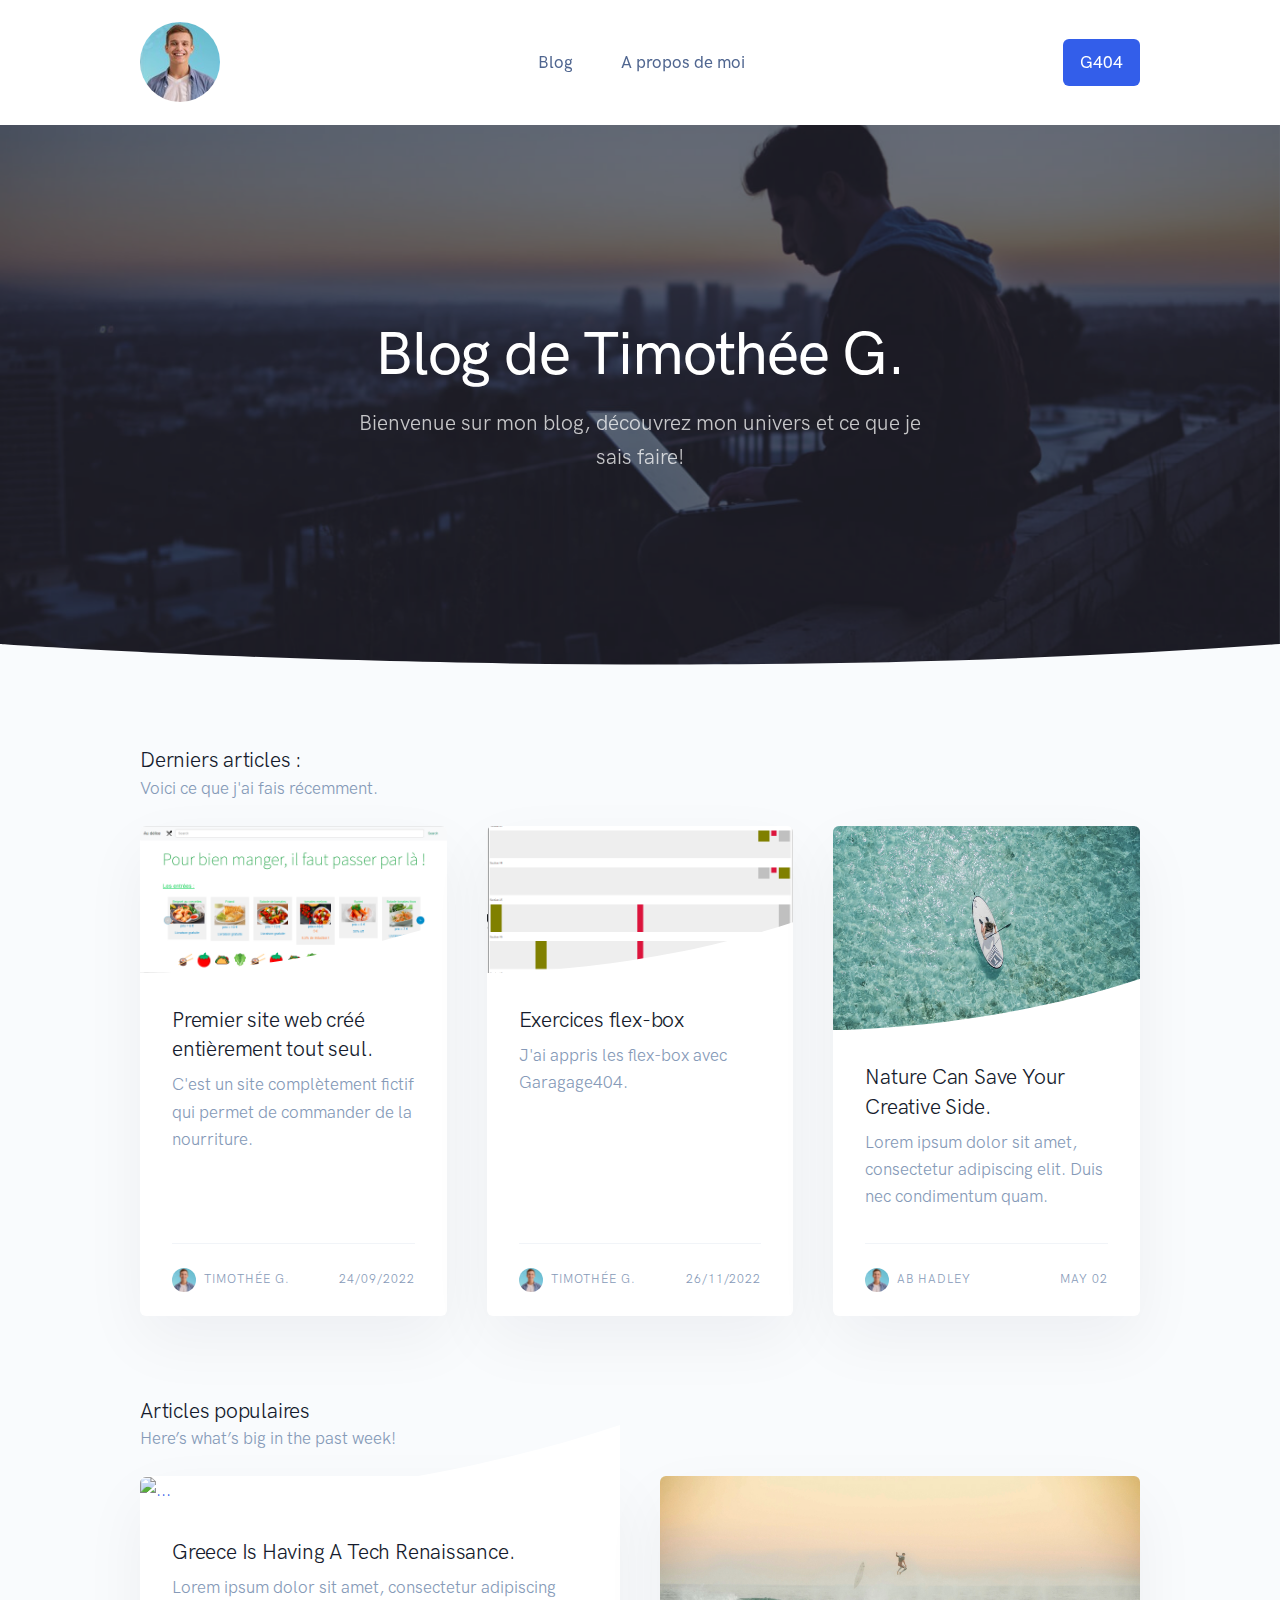
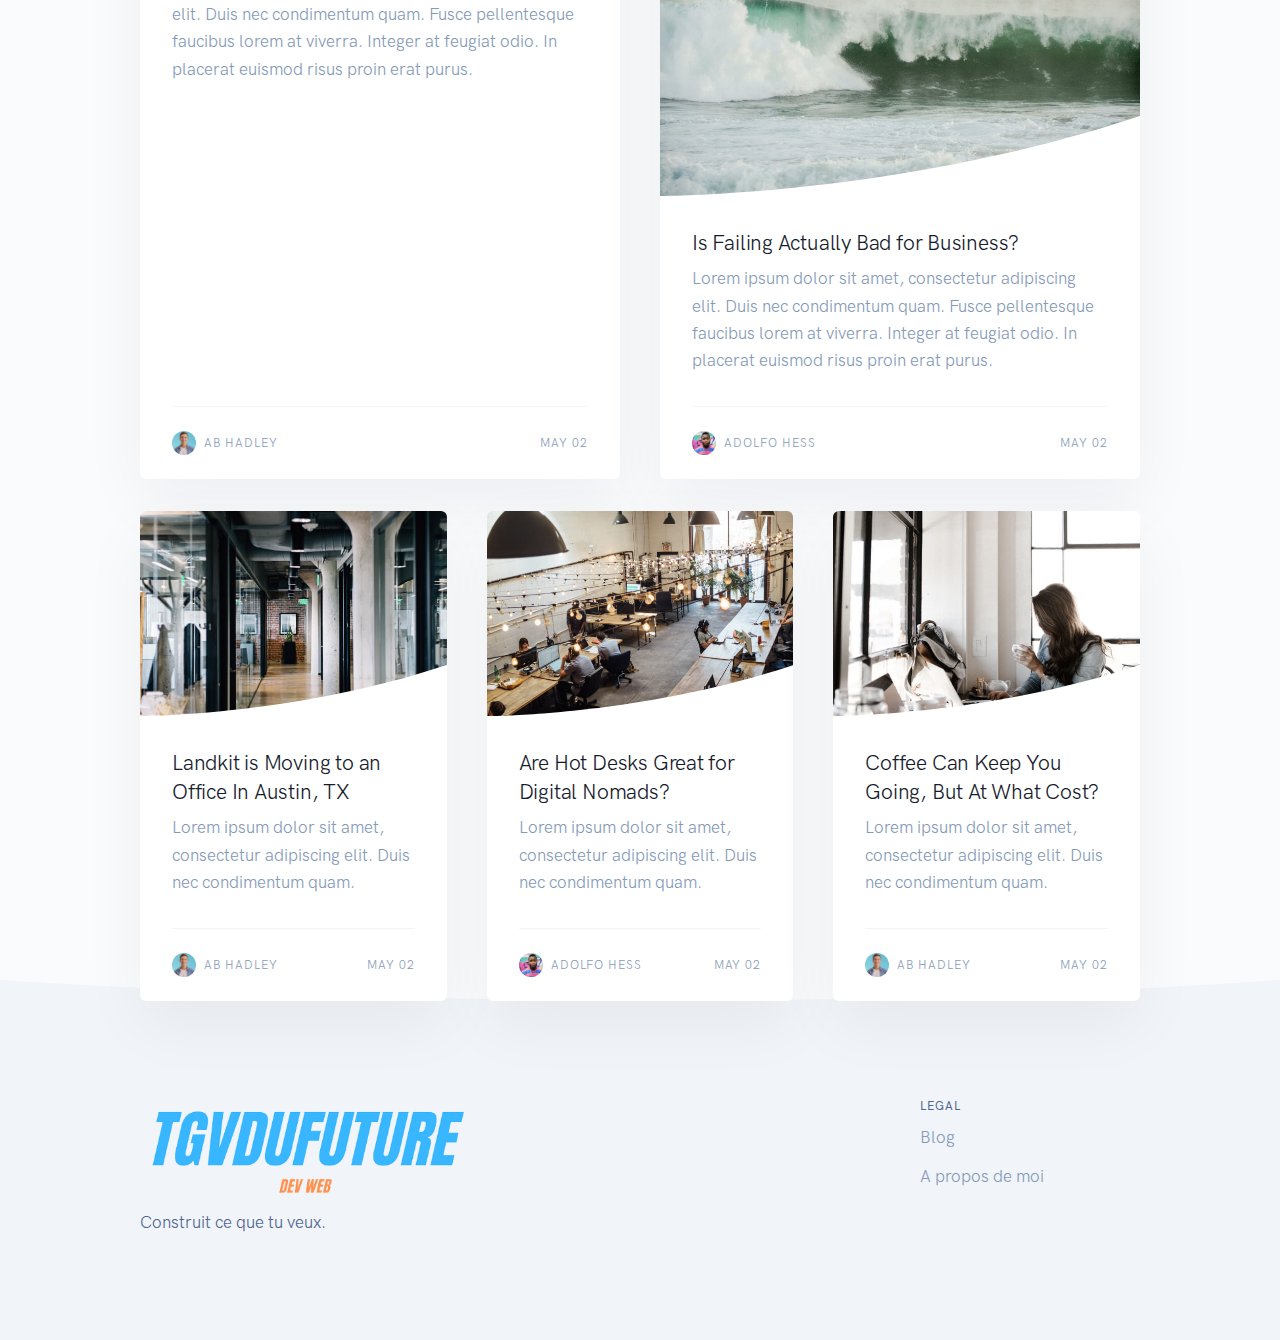
==== index.html @ 52279a2e "change name" ====
<!doctype html>
<html lang="fr">
  <head>
    <meta charset="utf-8" />
    <meta name="viewport" content="width=device-width, initial-scale=1" />
    
    <!-- Favicon -->
    <link rel="shortcut icon" href="./assets/favicon/favicon.png" type="image/x-icon" />
    
    <!-- Map CSS -->
    <link rel="stylesheet" href="https://api.mapbox.com/mapbox-gl-js/v0.53.0/mapbox-gl.css" />
    
    <!-- Libs CSS -->
    <link rel="stylesheet" href="./assets/css/libs.bundle.css" />
    
    <!-- Theme CSS -->
    <link rel="stylesheet" href="./assets/css/theme.bundle.css" />
    
    <!--Mon css-->
    <link rel="stylesheet" href="style.css">
    <!-- Title -->
    <title>Blog de Timothée G. </title>
  </head>
  <body class="bg-light">

    <!-- NAVBAR -->
    <nav class="navbar navbar-expand-lg navbar-light bg-white">
      <div class="container">
    
        <!-- Brand -->
        <!-- ajoute un lien sur ton image ici <a href=""> -->
        <a class="navbar-brand" href="./assets/img/avatars/mon-avatar.jpg">
          <div class="avatar avatar-xxl">
            <!-- change ta photo ici  -->
            <img src="./assets/img/avatars/mon-avatar.jpg" alt="Mon profil" class="avatar-img rounded-circle">
          </div>
        </a>
    
        <!-- Toggler -->
        <button class="navbar-toggler" type="button" data-bs-toggle="collapse" data-bs-target="#navbarCollapse" aria-controls="navbarCollapse" aria-expanded="false" aria-label="Toggle navigation">
          <span class="navbar-toggler-icon"></span>
        </button>
    
        <!-- Collapse -->
        <div class="collapse navbar-collapse" id="navbarCollapse">
    
          <!-- Toggler -->
          <button class="navbar-toggler" type="button" data-bs-toggle="collapse" data-bs-target="#navbarCollapse" aria-controls="navbarCollapse" aria-expanded="false" aria-label="Toggle navigation">
            <i class="fe fe-x"></i>
          </button>
    
          <!-- Navigation -->
          <ul class="navbar-nav ms-auto">
            <!-- copie colle ce bloc <li> si tu veux rajouter un lien dans ta navbar -->
            <li class="nav-item dropdown">
              <a class="nav-link dropdown-toggle" id="navbarLandings"  href="./blog.html">
                Blog
              </a>
            </li>
            <!-- jusque là </li> -->
            <li class="nav-item dropdown">
              <a class="nav-link dropdown-toggle" id="navbarPages" href="./blog-descr.html">
                A propos de moi
              </a>
            </li>
          </ul>
    
          <!-- Button -->
          <!-- mets un lien sur le bouton G404 ! -->
          <a class="navbar-btn btn btn-sm btn-primary lift ms-auto" href="https://www.garage404.com/" target="_blank">
            G404
          </a>
        </div>
      </div>
    </nav>

    <!-- WELCOME -->
    <!-- ici tu peux changer l'image de fond de ta page dans style="background-image"-->
    <section data-jarallax data-speed=".8" class="py-10 py-md-14 overlay overlay-black overlay-60 bg-cover jarallax" style="background-image: url(assets/img/covers/cover-3.jpg);">
      <div class="container">
        <div class="row justify-content-center">
          <div class="col-12 col-md-10 col-lg-7 text-center">

            <!-- Heading -->
            <h1 class="display-2 fw-bold text-white title-anim">
              Blog de Timothée G.
            </h1>

            <!-- Text -->
            <p class="lead mb-0 text-white-75">
              Bienvenue sur mon blog, découvrez mon univers et ce que je sais faire!
            </p>

          </div>
        </div> <!-- / .row -->
      </div> <!-- / .container -->
    </section>

    <!-- SHAPE -->
    <div class="position-relative">
      <div class="shape shape-bottom shape-fluid-x text-light">
        <svg viewBox="0 0 2880 48" fill="none" xmlns="http://www.w3.org/2000/svg"><path d="M0 48h2880V0h-720C1442.5 52 720 0 720 0H0v48z" fill="currentColor"/></svg>      
      </div>
    </div>

    <!-- ARTICLES -->
    <section class="pt-7 pt-md-10">
      <div class="container">
        <div class="row align-items-center mb-5">
          <div class="col-12 col-md">

            <!-- Heading -->
            <h3 class="mb-0">
              Derniers articles :
            </h3>

            <!-- Text -->
            <p class="mb-0 text-muted">
              Voici ce que j'ai fais récemment.
            </p>

          </div>
          <div class="col-12 col-md-auto">

          </div>
        </div> <!-- / .row -->
        <div class="row">
          <div class="col-12 col-md-6 col-lg-4 d-flex">

            <!-- Card -->
            <div class="card mb-6 mb-lg-0 shadow-light-lg lift lift-lg">

              <!-- Image -->
              <!-- ici je met le lien vers l'article au clic sur la photo -->
              <a class="card-img-top" href="./assets/img/photos/au-delice.png">

                <!-- Image -->
                <!-- ici tu peux mettre l'image de ton article dans src="" -->
                <img src="./assets/img/photos/au-delice.png" alt="Au delice site web" class="card-img-top">

                <!-- Shape -->
                <div class="position-relative">
                  <div class="shape shape-bottom shape-fluid-x text-white">
                    <svg viewBox="0 0 2880 480" fill="none" xmlns="http://www.w3.org/2000/svg"><path fill-rule="evenodd" clip-rule="evenodd"  d="M2160 0C1440 240 720 240 720 240H0v240h2880V0h-720z" fill="currentColor"/>
                    </svg>                  
                  </div>
                </div>

              </a>

              <!-- Body -->
              <!-- ICI MET LE LIEN href VERS TON ARTICLE AU CLIC SUR LA CARD  -->
              <a class="card-body" href="./blog-post-audelice.html">

                <!-- Heading -->
                <!-- ICI TU PEUX METTRE LE TITRE DE TON ARTICLE DANS LE H3 -->
                <h3>
                  Premier site web créé entièrement tout seul.
                </h3>

                <!-- Text -->
                <!-- Un petit texte pour décrire ton article ?-->
                <p class="mb-0 text-muted">
                  C'est un site complètement fictif qui permet de commander de la nourriture.
                </p>

              </a>

              <!-- Meta -->
              <!-- ICI MET LE LIEN href VERS TON ARTICLE AU CLIC SUR LA CARD  -->
              <a class="card-meta mt-auto" href="./blog-post-audelice.html">

                <!-- Divider -->
                <hr class="card-meta-divider">

                <!-- Avatar -->
                <div class="avatar avatar-sm me-2">
                  <!-- change ta photo ici  -->
                  <img src="./assets/img/avatars/mon-avatar.jpg" alt="Mon avatar" class="avatar-img rounded-circle">
                </div>

                <!-- Author -->
                <h6 class="text-uppercase text-muted me-2 mb-0">
                  Timothée G.
                </h6>

                <!-- Date -->
                <p class="h6 text-uppercase text-muted mb-0 ms-auto">
                  <time datetime="2019-05-02">24/09/2022</time>
                </p>

              </a>

            </div>

          </div>

          <!-- A PARTIR D'ICI LE CODE DE LA LIGNE 126 A 194 SE REPETE, IL S'AGIT DES CARDS POUR LES ARTICLES
          DONC LES CONSIGNES SONT LES MEMES -->

          <div class="col-12 col-md-6 col-lg-4 d-flex">

            <!-- Card -->
            <div class="card mb-6 mb-lg-0 shadow-light-lg lift lift-lg">

              <!-- Image -->
              <!-- ici je met le lien vers l'article au clic sur l'image -->
              <a class="card-img-top" href="./blog-post-flexbox.html">

                <!-- Image -->
                <!-- CHANGE L'IMAGE -->
                <img src="assets/img/photos/flex-box.png" alt="..." class="card-img-top">

                <!-- Shape -->
                <div class="position-relative">
                  <div class="shape shape-bottom shape-fluid-x text-white">
                    <svg viewBox="0 0 2880 480" fill="none" xmlns="http://www.w3.org/2000/svg"><path fill-rule="evenodd" clip-rule="evenodd" d="M2160 0C1440 240 720 240 720 240H0v240h2880V0h-720z" fill="currentColor"/>
                    </svg>                  
                  </div>
                </div>

              </a>

              <!-- Body -->
              <!-- ICI MET LE LIEN href VERS TON ARTICLE AU CLIC SUR LA CARD  -->
              <a class="card-body" href="./blog-post-flexbox.html">

                <!-- Heading -->
                <!-- CHANGE LE TITRE -->
                <h3>
                    Exercices flex-box
                </h3>

                <!-- Text -->
                <!-- CHANGE LE TEXTE -->
                <p class="mb-0 text-muted">
                    J'ai appris les flex-box avec Garagage404.
                </p>

              </a>

              <!-- Meta -->
              <!-- ICI MET LE LIEN href VERS TON ARTICLE AU CLIC SUR LA CARD  -->
              <a class="card-meta mt-auto" href="./blog-post-audelice.html">

                <!-- Divider -->
                <hr class="card-meta-divider">

                <!-- Avatar -->
                <div class="avatar avatar-sm me-2">
                  <!-- METS TA PHOTO -->
                  <img src="assets/img/avatars/mon-avatar.jpg" alt="Mon avatar" class="avatar-img rounded-circle">
                </div>

                <!-- Author -->
                <h6 class="text-uppercase text-muted me-2 mb-0">
                    Timothée G.
                </h6>

                <!-- Date -->
                <p class="h6 text-uppercase text-muted mb-0 ms-auto">
                  <time datetime="2019-05-02">26/11/2022</time>
                </p>

              </a>

            </div>

          </div>

          <!-- A PARTIR D'ICI LE CODE DE LA LIGNE 199 A 267 SE REPETE, IL S'AGIT DES CARDS POUR LES ARTICLES
          DONC LES CONSIGNES SONT LES MEMES, CETTE FOIS PAS DE COMMENTAIRE POUR VOUS AIDER -->

          <div class="col-12 col-md-6 col-lg-4 d-flex">

            <!-- Card -->
            <div class="card mb-6 mb-md-0 shadow-light-lg lift lift-lg">

              <!-- Image -->
              <a class="card-img-top" href="#!">

                <!-- Image -->
                <img src="assets/img/photos/photo-7.jpg" alt="..." class="card-img-top">

                <!-- Shape -->
                <div class="position-relative">
                  <div class="shape shape-bottom shape-fluid-x text-white">
                    <svg viewBox="0 0 2880 480" fill="none" xmlns="http://www.w3.org/2000/svg"><path fill-rule="evenodd" clip-rule="evenodd" d="M2160 0C1440 240 720 240 720 240H0v240h2880V0h-720z" fill="currentColor"/></svg>                  </div>
                </div>

              </a>

              <!-- Body -->
              <a class="card-body" href="#!">

                <!-- Heading -->
                <h3>
                  Nature Can Save Your Creative Side.
                </h3>

                <!-- Text -->
                <p class="mb-0 text-muted">
                  Lorem ipsum dolor sit amet, consectetur adipiscing elit. Duis nec condimentum quam.
                </p>

              </a>

              <!-- Meta -->
              <a class="card-meta mt-auto" href="#!">

                <!-- Divider -->
                <hr class="card-meta-divider">

                <!-- Avatar -->
                <div class="avatar avatar-sm me-2">
                  <img src="assets/img/avatars/mon-avatar.jpg" alt="..." class="avatar-img rounded-circle">
                </div>

                <!-- Author -->
                <h6 class="text-uppercase text-muted me-2 mb-0">
                  Ab Hadley
                </h6>

                <!-- Date -->
                <p class="h6 text-uppercase text-muted mb-0 ms-auto">
                  <time datetime="2019-05-02">May 02</time>
                </p>

              </a>

            </div>

          </div>

        </div> <!-- / .row -->
      </div> <!-- / .container -->
    </section>

    <!-- ICI COMMENCE LA SECTION DES 2 GROS ARTICLES POPULAIRES, LA LOGIQUE EST LA MEME QU'AVANT
    DES COMMENTAIRES POUR VOUS AIDER SONT PRESENTS DANS LE PREMIER -->

    <!-- ARTICLES -->
    <section class="pt-7 pt-md-10">
      <div class="container">
        <div class="row">
          <div class="col-12">

            <!-- Heading -->
            <h3 class="mb-0">
              Articles populaires
            </h3>

            <!-- Text -->
            <!-- PETIT TEXTE SUR CE QUE VOUS PREFEREZ -->
            <p class="mb-5 text-muted">
              Here’s what’s big in the past week!
            </p>

          </div>
        </div> <!-- / .row -->
        <div class="row">
          <div class="col-12 col-md-6 d-flex">

            <!-- Card -->
            <div class="card mb-6 shadow-light-lg lift lift-lg">

              <!-- Image -->
              <!-- LE LIEN VERS L'ARTICLE ICI -->
              <a class="card-img-top" href="#!">

                <!-- Image -->
                <!-- L'IMAGE DE L'ARTICLE ICI -->
                <img src="" alt="..." class="card-img-top">

                <!-- Shape -->
                <div class="position-relative">
                  <div class="shape shape-bottom shape-fluid-x text-white">
                    <svg viewBox="0 0 2880 480" fill="none" xmlns="http://www.w3.org/2000/svg"><path fill-rule="evenodd" clip-rule="evenodd" d="M2160 0C1440 240 720 240 720 240H0v240h2880V0h-720z" fill="currentColor"/>
                    </svg>                  
                  </div>
                </div>

              </a>

              <!-- Body -->
              <!-- LIEN VERS L'ARTICLE ICI -->
              <a class="card-body" href="#!">

                <!-- Heading -->
                <!-- ON CHANGE LE TITRE -->
                <h3>
                  Greece Is Having A Tech Renaissance.
                </h3>

                <!-- Text -->
                <!-- PETIT TEXTE DE PRESENTATION DE L'ARTICLE -->
                <p class="mb-0 text-muted">
                  Lorem ipsum dolor sit amet, consectetur adipiscing elit. Duis nec condimentum quam. Fusce pellentesque faucibus lorem at viverra. Integer at feugiat odio. In placerat euismod risus proin erat purus.
                </p>

              </a>

              <!-- Meta -->
              <!-- LIEN VERS L'ARTICLE ICI -->
              <a class="card-meta mt-auto" href="#!">

                <!-- Divider -->
                <hr class="card-meta-divider">

                <!-- Avatar -->
                <div class="avatar avatar-sm me-2">
                  <!-- ON MET SA PHOTO ICI -->
                  <img src="assets/img/avatars/mon-avatar.jpg" alt="..." class="avatar-img rounded-circle">
                </div>

                <!-- Author -->
                <!-- ON MET SON NOM PRENOM ICI -->
                <h6 class="text-uppercase text-muted me-2 mb-0">
                  Ab Hadley
                </h6>

                <!-- Date -->
                <!-- LA DATE ICI -->
                <p class="h6 text-uppercase text-muted mb-0 ms-auto">
                  <time datetime="2019-05-02">May 02</time>
                </p>

              </a>

            </div>

          </div>

          <!-- A PARTIR DE LA C'EST LA DEUXIEME CARD QUI COMMENCE, PAS DE COMMENTAIRE POUR AIDER -->

          <div class="col-12 col-md-6 d-flex">

            <!-- Card -->
            <div class="card mb-6 shadow-light-lg lift lift-lg">

              <!-- Image -->
              <a class="card-img-top" href="#!">

                <!-- Image -->
                <img src="assets/img/photos/photo-29.jpg" alt="..." class="card-img-top">

                <!-- Shape -->
                <div class="position-relative">
                  <div class="shape shape-bottom shape-fluid-x text-white">
                    <svg viewBox="0 0 2880 480" fill="none" xmlns="http://www.w3.org/2000/svg"><path fill-rule="evenodd" clip-rule="evenodd" d="M2160 0C1440 240 720 240 720 240H0v240h2880V0h-720z" fill="currentColor"/></svg>                  </div>
                </div>

              </a>

              <!-- Body -->
              <a class="card-body" href="#!">

                <!-- Heading -->
                <h3>
                  Is Failing Actually Bad for Business?
                </h3>

                <!-- Text -->
                <p class="mb-0 text-muted">
                  Lorem ipsum dolor sit amet, consectetur adipiscing elit. Duis nec condimentum quam. Fusce pellentesque faucibus lorem at viverra. Integer at feugiat odio. In placerat euismod risus proin erat purus.
                </p>

              </a>

              <!-- Meta -->
              <a class="card-meta mt-auto" href="#!">

                <!-- Divider -->
                <hr class="card-meta-divider">

                <!-- Avatar -->
                <div class="avatar avatar-sm me-2">
                  <img src="assets/img/avatars/avatar-2.jpg" alt="..." class="avatar-img rounded-circle">
                </div>

                <!-- Author -->
                <h6 class="text-uppercase text-muted me-2 mb-0">
                  Adolfo Hess
                </h6>

                <!-- Date -->
                <p class="h6 text-uppercase text-muted mb-0 ms-auto">
                  <time datetime="2019-05-02">May 02</time>
                </p>

              </a>

            </div>

          </div>

          <!-- A PARTIR D'ICI CE SONT LES 3 CARDS SIMILAIRE A CELLES DU DEBUT, PLUS DE SOUCIS JE VOUS LAISSE FAIRE  -->

          <div class="col-12 col-md-6 col-lg-4 d-flex">

            <!-- Card -->
            <div class="card mb-6 mb-lg-0 shadow-light-lg lift lift-lg">

              <!-- Image -->
              <a class="card-img-top" href="#!">

                <!-- Image -->
                <img src="assets/img/photos/photo-6.jpg" alt="..." class="card-img-top">

                <!-- Shape -->
                <div class="position-relative">
                  <div class="shape shape-bottom shape-fluid-x text-white">
                    <svg viewBox="0 0 2880 480" fill="none" xmlns="http://www.w3.org/2000/svg"><path fill-rule="evenodd" clip-rule="evenodd" d="M2160 0C1440 240 720 240 720 240H0v240h2880V0h-720z" fill="currentColor"/></svg>                  </div>
                </div>

              </a>

              <!-- Body -->
              <a class="card-body" href="#!">

                <!-- Heading -->
                <h3>
                  Landkit is Moving to an Office In Austin, TX
                </h3>

                <!-- Text -->
                <p class="mb-0 text-muted">
                  Lorem ipsum dolor sit amet, consectetur adipiscing elit. Duis nec condimentum quam.
                </p>

              </a>

              <!-- Meta -->
              <a class="card-meta mt-auto" href="#!">

                <!-- Divider -->
                <hr class="card-meta-divider">

                <!-- Avatar -->
                <div class="avatar avatar-sm me-2">
                  <img src="assets/img/avatars/mon-avatar.jpg" alt="..." class="avatar-img rounded-circle">
                </div>

                <!-- Author -->
                <h6 class="text-uppercase text-muted me-2 mb-0">
                  Ab Hadley
                </h6>

                <!-- Date -->
                <p class="h6 text-uppercase text-muted mb-0 ms-auto">
                  <time datetime="2019-05-02">May 02</time>
                </p>

              </a>

            </div>

          </div>
          <!-- LA DEUXIEME CARD COMMENCE ICI -->
          <div class="col-12 col-md-6 col-lg-4 d-flex">

            <!-- Card -->
            <div class="card mb-6 mb-lg-0 shadow-light-lg lift lift-lg">

              <!-- Image -->
              <a class="card-img-top" href="#!">

                <!-- Image -->
                <img src="assets/img/photos/photo-4.jpg" alt="..." class="card-img-top">

                <!-- Shape -->
                <div class="position-relative">
                  <div class="shape shape-bottom shape-fluid-x text-white">
                    <svg viewBox="0 0 2880 480" fill="none" xmlns="http://www.w3.org/2000/svg"><path fill-rule="evenodd" clip-rule="evenodd" d="M2160 0C1440 240 720 240 720 240H0v240h2880V0h-720z" fill="currentColor"/></svg>                  </div>
                </div>

              </a>

              <!-- Body -->
              <a class="card-body" href="#!">

                <!-- Heading -->
                <h3>
                  Are Hot Desks Great for Digital Nomads?
                </h3>

                <!-- Text -->
                <p class="mb-0 text-muted">
                  Lorem ipsum dolor sit amet, consectetur adipiscing elit. Duis nec condimentum quam.
                </p>

              </a>

              <!-- Meta -->
              <a class="card-meta mt-auto" href="#!">

                <!-- Divider -->
                <hr class="card-meta-divider">

                <!-- Avatar -->
                <div class="avatar avatar-sm me-2">
                  <img src="assets/img/avatars/avatar-2.jpg" alt="..." class="avatar-img rounded-circle">
                </div>

                <!-- Author -->
                <h6 class="text-uppercase text-muted me-2 mb-0">
                  Adolfo Hess
                </h6>

                <!-- Date -->
                <p class="h6 text-uppercase text-muted mb-0 ms-auto">
                  <time datetime="2019-05-02">May 02</time>
                </p>

              </a>

            </div>

          </div>
          <!-- LA TROISIEME CARD COMMENCE ICI -->
          <div class="col-12 col-md-6 col-lg-4 d-flex">

            <!-- Card -->
            <div class="card mb-6 mb-md-0 shadow-light-lg lift lift-lg">

              <!-- Image -->
              <a class="card-img-top" href="#!">

                <!-- Image -->
                <img src="assets/img/photos/photo-5.jpg" alt="..." class="card-img-top">

                <!-- Shape -->
                <div class="position-relative">
                  <div class="shape shape-bottom shape-fluid-x text-white">
                    <svg viewBox="0 0 2880 480" fill="none" xmlns="http://www.w3.org/2000/svg"><path fill-rule="evenodd" clip-rule="evenodd" d="M2160 0C1440 240 720 240 720 240H0v240h2880V0h-720z" fill="currentColor"/></svg>                  </div>
                </div>

              </a>

              <!-- Body -->
              <a class="card-body" href="#!">

                <!-- Heading -->
                <h3>
                  Coffee Can Keep You Going, But At What Cost?
                </h3>

                <!-- Text -->
                <p class="mb-0 text-muted">
                  Lorem ipsum dolor sit amet, consectetur adipiscing elit. Duis nec condimentum quam.
                </p>

              </a>

              <!-- Meta -->
              <a class="card-meta mt-auto" href="#!">

                <!-- Divider -->
                <hr class="card-meta-divider">

                <!-- Avatar -->
                <div class="avatar avatar-sm me-2">
                  <img src="assets/img/avatars/mon-avatar.jpg" alt="..." class="avatar-img rounded-circle">
                </div>

                <!-- Author -->
                <h6 class="text-uppercase text-muted me-2 mb-0">
                  Ab Hadley
                </h6>

                <!-- Date -->
                <p class="h6 text-uppercase text-muted mb-0 ms-auto">
                  <time datetime="2019-05-02">May 02</time>
                </p>

              </a>
            </div>

          </div>

        </div> <!-- / .row -->
      </div> <!-- / .container -->
    </section>

    <!-- SHAPE -->
    <div class="position-relative">
      <div class="shape shape-bottom shape-fluid-x text-gray-200">
        <svg viewBox="0 0 2880 48" fill="none" xmlns="http://www.w3.org/2000/svg"><path d="M0 48h2880V0h-720C1442.5 52 720 0 720 0H0v48z" fill="currentColor"/></svg>      </div>
    </div>

    <!-- FOOTER -->
    <footer class="py-8 py-md-11 bg-gray-200">
      <div class="container">
        <div class="row">
          <div class="col-12 col-md-4 col-lg-3">
    
            <!-- Brand -->
            <!-- ICI TU PEUX CHANGER L'IMAGE DU FOOTER -->
            <img src="./assets/img/brand.png" alt="logo" class="footer-brand img-fluid mb-2">
    
            <!-- Text -->
            <p class="text-gray-700 mb-2">
              Construit ce que tu veux.
            </p>
    
            <!-- Social -->
            <!-- ICI TU PEUX METTRE TES LIENS VERS LES RESEAUX SOCIAUX -->
            <!---<ul class="list-unstyled list-inline list-social mb-6 mb-md-0">
              <li class="list-inline-item list-social-item me-3">
                <a href="#!" class="text-decoration-none">
                  <img src="./assets/img/icons/social/instagram.svg" class="list-social-icon" alt="...">
                </a>
              </li>
              <li class="list-inline-item list-social-item me-3">
                <a href="#!" class="text-decoration-none">
                  <img src="./assets/img/icons/social/facebook.svg" class="list-social-icon" alt="...">
                </a>
              </li>
              <li class="list-inline-item list-social-item me-3">
                <a href="#!" class="text-decoration-none">
                  <img src="./assets/img/icons/social/twitter.svg" class="list-social-icon" alt="...">
                </a>
              </li>
              <li class="list-inline-item list-social-item">
                <a href="#!" class="text-decoration-none">
                  <img src="./assets/img/icons/social/pinterest.svg" class="list-social-icon" alt="...">
                </a>
              </li>
            </ul>--->
    
          </div>
          <div class="col-6 col-md-4 col-lg-2">
     
          </div>
          <div class="col-6 col-md-4 col-lg-2">
    
          </div>
          <div class="col-6 col-md-4 offset-md-4 col-lg-2 offset-lg-0">
    
          </div>
          <div class="col-6 col-md-4 col-lg-2">
    
            <!-- Heading -->
            <h6 class="fw-bold text-uppercase text-gray-700">
              Legal
            </h6>
    
            <!-- List -->
            <!-- ET ICI TU PEUX REMETTRE TES LIENS VERS LES DIFFERENTES PAS DE TON SITE -->
            <ul class="list-unstyled text-muted mb-0">
              <li class="mb-3">
                <a href="./blog.html" class="text-reset">
                  Blog
                </a>
              </li>
              <li class="mb-3">
                <a href="./blog-descr.html" class="text-reset">
                  A propos de moi
                </a>
              </li>
            </ul>

          </div>
        </div> <!-- / .row -->
      </div> <!-- / .container -->
    </footer>

    <!-- JAVASCRIPT -->
    <!-- Map JS -->
    <script src='https://api.mapbox.com/mapbox-gl-js/v0.53.0/mapbox-gl.js'></script>
    
    <!-- Vendor JS -->
    <script src="./assets/js/vendor.bundle.js"></script>
    
    <!-- Theme JS -->
    <script src="./assets/js/theme.bundle.js"></script>

  </body>
</html>
---- assets/css/libs.bundle.css ----
[data-aos][data-aos][data-aos-duration="50"],body[data-aos-duration="50"] [data-aos]{transition-duration:50ms}[data-aos][data-aos][data-aos-delay="50"],body[data-aos-delay="50"] [data-aos]{transition-delay:0s}[data-aos][data-aos][data-aos-delay="50"].aos-animate,body[data-aos-delay="50"] [data-aos].aos-animate{transition-delay:50ms}[data-aos][data-aos][data-aos-duration="100"],body[data-aos-duration="100"] [data-aos]{transition-duration:.1s}[data-aos][data-aos][data-aos-delay="100"],body[data-aos-delay="100"] [data-aos]{transition-delay:0s}[data-aos][data-aos][data-aos-delay="100"].aos-animate,body[data-aos-delay="100"] [data-aos].aos-animate{transition-delay:.1s}[data-aos][data-aos][data-aos-duration="150"],body[data-aos-duration="150"] [data-aos]{transition-duration:.15s}[data-aos][data-aos][data-aos-delay="150"],body[data-aos-delay="150"] [data-aos]{transition-delay:0s}[data-aos][data-aos][data-aos-delay="150"].aos-animate,body[data-aos-delay="150"] [data-aos].aos-animate{transition-delay:.15s}[data-aos][data-aos][data-aos-duration="200"],body[data-aos-duration="200"] [data-aos]{transition-duration:.2s}[data-aos][data-aos][data-aos-delay="200"],body[data-aos-delay="200"] [data-aos]{transition-delay:0s}[data-aos][data-aos][data-aos-delay="200"].aos-animate,body[data-aos-delay="200"] [data-aos].aos-animate{transition-delay:.2s}[data-aos][data-aos][data-aos-duration="250"],body[data-aos-duration="250"] [data-aos]{transition-duration:.25s}[data-aos][data-aos][data-aos-delay="250"],body[data-aos-delay="250"] [data-aos]{transition-delay:0s}[data-aos][data-aos][data-aos-delay="250"].aos-animate,body[data-aos-delay="250"] [data-aos].aos-animate{transition-delay:.25s}[data-aos][data-aos][data-aos-duration="300"],body[data-aos-duration="300"] [data-aos]{transition-duration:.3s}[data-aos][data-aos][data-aos-delay="300"],body[data-aos-delay="300"] [data-aos]{transition-delay:0s}[data-aos][data-aos][data-aos-delay="300"].aos-animate,body[data-aos-delay="300"] [data-aos].aos-animate{transition-delay:.3s}[data-aos][data-aos][data-aos-duration="350"],body[data-aos-duration="350"] [data-aos]{transition-duration:.35s}[data-aos][data-aos][data-aos-delay="350"],body[data-aos-delay="350"] [data-aos]{transition-delay:0s}[data-aos][data-aos][data-aos-delay="350"].aos-animate,body[data-aos-delay="350"] [data-aos].aos-animate{transition-delay:.35s}[data-aos][data-aos][data-aos-duration="400"],body[data-aos-duration="400"] [data-aos]{transition-duration:.4s}[data-aos][data-aos][data-aos-delay="400"],body[data-aos-delay="400"] [data-aos]{transition-delay:0s}[data-aos][data-aos][data-aos-delay="400"].aos-animate,body[data-aos-delay="400"] [data-aos].aos-animate{transition-delay:.4s}[data-aos][data-aos][data-aos-duration="450"],body[data-aos-duration="450"] [data-aos]{transition-duration:.45s}[data-aos][data-aos][data-aos-delay="450"],body[data-aos-delay="450"] [data-aos]{transition-delay:0s}[data-aos][data-aos][data-aos-delay="450"].aos-animate,body[data-aos-delay="450"] [data-aos].aos-animate{transition-delay:.45s}[data-aos][data-aos][data-aos-duration="500"],body[data-aos-duration="500"] [data-aos]{transition-duration:.5s}[data-aos][data-aos][data-aos-delay="500"],body[data-aos-delay="500"] [data-aos]{transition-delay:0s}[data-aos][data-aos][data-aos-delay="500"].aos-animate,body[data-aos-delay="500"] [data-aos].aos-animate{transition-delay:.5s}[data-aos][data-aos][data-aos-duration="550"],body[data-aos-duration="550"] [data-aos]{transition-duration:.55s}[data-aos][data-aos][data-aos-delay="550"],body[data-aos-delay="550"] [data-aos]{transition-delay:0s}[data-aos][data-aos][data-aos-delay="550"].aos-animate,body[data-aos-delay="550"] [data-aos].aos-animate{transition-delay:.55s}[data-aos][data-aos][data-aos-duration="600"],body[data-aos-duration="600"] [data-aos]{transition-duration:.6s}[data-aos][data-aos][data-aos-delay="600"],body[data-aos-delay="600"] [data-aos]{transition-delay:0s}[data-aos][data-aos][data-aos-delay="600"].aos-animate,body[data-aos-delay="600"] [data-aos].aos-animate{transition-delay:.6s}[data-aos][data-aos][data-aos-duration="650"],body[data-aos-duration="650"] [data-aos]{transition-duration:.65s}[data-aos][data-aos][data-aos-delay="650"],body[data-aos-delay="650"] [data-aos]{transition-delay:0s}[data-aos][data-aos][data-aos-delay="650"].aos-animate,body[data-aos-delay="650"] [data-aos].aos-animate{transition-delay:.65s}[data-aos][data-aos][data-aos-duration="700"],body[data-aos-duration="700"] [data-aos]{transition-duration:.7s}[data-aos][data-aos][data-aos-delay="700"],body[data-aos-delay="700"] [data-aos]{transition-delay:0s}[data-aos][data-aos][data-aos-delay="700"].aos-animate,body[data-aos-delay="700"] [data-aos].aos-animate{transition-delay:.7s}[data-aos][data-aos][data-aos-duration="750"],body[data-aos-duration="750"] [data-aos]{transition-duration:.75s}[data-aos][data-aos][data-aos-delay="750"],body[data-aos-delay="750"] [data-aos]{transition-delay:0s}[data-aos][data-aos][data-aos-delay="750"].aos-animate,body[data-aos-delay="750"] [data-aos].aos-animate{transition-delay:.75s}[data-aos][data-aos][data-aos-duration="800"],body[data-aos-duration="800"] [data-aos]{transition-duration:.8s}[data-aos][data-aos][data-aos-delay="800"],body[data-aos-delay="800"] [data-aos]{transition-delay:0s}[data-aos][data-aos][data-aos-delay="800"].aos-animate,body[data-aos-delay="800"] [data-aos].aos-animate{transition-delay:.8s}[data-aos][data-aos][data-aos-duration="850"],body[data-aos-duration="850"] [data-aos]{transition-duration:.85s}[data-aos][data-aos][data-aos-delay="850"],body[data-aos-delay="850"] [data-aos]{transition-delay:0s}[data-aos][data-aos][data-aos-delay="850"].aos-animate,body[data-aos-delay="850"] [data-aos].aos-animate{transition-delay:.85s}[data-aos][data-aos][data-aos-duration="900"],body[data-aos-duration="900"] [data-aos]{transition-duration:.9s}[data-aos][data-aos][data-aos-delay="900"],body[data-aos-delay="900"] [data-aos]{transition-delay:0s}[data-aos][data-aos][data-aos-delay="900"].aos-animate,body[data-aos-delay="900"] [data-aos].aos-animate{transition-delay:.9s}[data-aos][data-aos][data-aos-duration="950"],body[data-aos-duration="950"] [data-aos]{transition-duration:.95s}[data-aos][data-aos][data-aos-delay="950"],body[data-aos-delay="950"] [data-aos]{transition-delay:0s}[data-aos][data-aos][data-aos-delay="950"].aos-animate,body[data-aos-delay="950"] [data-aos].aos-animate{transition-delay:.95s}[data-aos][data-aos][data-aos-duration="1000"],body[data-aos-duration="1000"] [data-aos]{transition-duration:1s}[data-aos][data-aos][data-aos-delay="1000"],body[data-aos-delay="1000"] [data-aos]{transition-delay:0s}[data-aos][data-aos][data-aos-delay="1000"].aos-animate,body[data-aos-delay="1000"] [data-aos].aos-animate{transition-delay:1s}[data-aos][data-aos][data-aos-duration="1050"],body[data-aos-duration="1050"] [data-aos]{transition-duration:1.05s}[data-aos][data-aos][data-aos-delay="1050"],body[data-aos-delay="1050"] [data-aos]{transition-delay:0s}[data-aos][data-aos][data-aos-delay="1050"].aos-animate,body[data-aos-delay="1050"] [data-aos].aos-animate{transition-delay:1.05s}[data-aos][data-aos][data-aos-duration="1100"],body[data-aos-duration="1100"] [data-aos]{transition-duration:1.1s}[data-aos][data-aos][data-aos-delay="1100"],body[data-aos-delay="1100"] [data-aos]{transition-delay:0s}[data-aos][data-aos][data-aos-delay="1100"].aos-animate,body[data-aos-delay="1100"] [data-aos].aos-animate{transition-delay:1.1s}[data-aos][data-aos][data-aos-duration="1150"],body[data-aos-duration="1150"] [data-aos]{transition-duration:1.15s}[data-aos][data-aos][data-aos-delay="1150"],body[data-aos-delay="1150"] [data-aos]{transition-delay:0s}[data-aos][data-aos][data-aos-delay="1150"].aos-animate,body[data-aos-delay="1150"] [data-aos].aos-animate{transition-delay:1.15s}[data-aos][data-aos][data-aos-duration="1200"],body[data-aos-duration="1200"] [data-aos]{transition-duration:1.2s}[data-aos][data-aos][data-aos-delay="1200"],body[data-aos-delay="1200"] [data-aos]{transition-delay:0s}[data-aos][data-aos][data-aos-delay="1200"].aos-animate,body[data-aos-delay="1200"] [data-aos].aos-animate{transition-delay:1.2s}[data-aos][data-aos][data-aos-duration="1250"],body[data-aos-duration="1250"] [data-aos]{transition-duration:1.25s}[data-aos][data-aos][data-aos-delay="1250"],body[data-aos-delay="1250"] [data-aos]{transition-delay:0s}[data-aos][data-aos][data-aos-delay="1250"].aos-animate,body[data-aos-delay="1250"] [data-aos].aos-animate{transition-delay:1.25s}[data-aos][data-aos][data-aos-duration="1300"],body[data-aos-duration="1300"] [data-aos]{transition-duration:1.3s}[data-aos][data-aos][data-aos-delay="1300"],body[data-aos-delay="1300"] [data-aos]{transition-delay:0s}[data-aos][data-aos][data-aos-delay="1300"].aos-animate,body[data-aos-delay="1300"] [data-aos].aos-animate{transition-delay:1.3s}[data-aos][data-aos][data-aos-duration="1350"],body[data-aos-duration="1350"] [data-aos]{transition-duration:1.35s}[data-aos][data-aos][data-aos-delay="1350"],body[data-aos-delay="1350"] [data-aos]{transition-delay:0s}[data-aos][data-aos][data-aos-delay="1350"].aos-animate,body[data-aos-delay="1350"] [data-aos].aos-animate{transition-delay:1.35s}[data-aos][data-aos][data-aos-duration="1400"],body[data-aos-duration="1400"] [data-aos]{transition-duration:1.4s}[data-aos][data-aos][data-aos-delay="1400"],body[data-aos-delay="1400"] [data-aos]{transition-delay:0s}[data-aos][data-aos][data-aos-delay="1400"].aos-animate,body[data-aos-delay="1400"] [data-aos].aos-animate{transition-delay:1.4s}[data-aos][data-aos][data-aos-duration="1450"],body[data-aos-duration="1450"] [data-aos]{transition-duration:1.45s}[data-aos][data-aos][data-aos-delay="1450"],body[data-aos-delay="1450"] [data-aos]{transition-delay:0s}[data-aos][data-aos][data-aos-delay="1450"].aos-animate,body[data-aos-delay="1450"] [data-aos].aos-animate{transition-delay:1.45s}[data-aos][data-aos][data-aos-duration="1500"],body[data-aos-duration="1500"] [data-aos]{transition-duration:1.5s}[data-aos][data-aos][data-aos-delay="1500"],body[data-aos-delay="1500"] [data-aos]{transition-delay:0s}[data-aos][data-aos][data-aos-delay="1500"].aos-animate,body[data-aos-delay="1500"] [data-aos].aos-animate{transition-delay:1.5s}[data-aos][data-aos][data-aos-duration="1550"],body[data-aos-duration="1550"] [data-aos]{transition-duration:1.55s}[data-aos][data-aos][data-aos-delay="1550"],body[data-aos-delay="1550"] [data-aos]{transition-delay:0s}[data-aos][data-aos][data-aos-delay="1550"].aos-animate,body[data-aos-delay="1550"] [data-aos].aos-animate{transition-delay:1.55s}[data-aos][data-aos][data-aos-duration="1600"],body[data-aos-duration="1600"] [data-aos]{transition-duration:1.6s}[data-aos][data-aos][data-aos-delay="1600"],body[data-aos-delay="1600"] [data-aos]{transition-delay:0s}[data-aos][data-aos][data-aos-delay="1600"].aos-animate,body[data-aos-delay="1600"] [data-aos].aos-animate{transition-delay:1.6s}[data-aos][data-aos][data-aos-duration="1650"],body[data-aos-duration="1650"] [data-aos]{transition-duration:1.65s}[data-aos][data-aos][data-aos-delay="1650"],body[data-aos-delay="1650"] [data-aos]{transition-delay:0s}[data-aos][data-aos][data-aos-delay="1650"].aos-animate,body[data-aos-delay="1650"] [data-aos].aos-animate{transition-delay:1.65s}[data-aos][data-aos][data-aos-duration="1700"],body[data-aos-duration="1700"] [data-aos]{transition-duration:1.7s}[data-aos][data-aos][data-aos-delay="1700"],body[data-aos-delay="1700"] [data-aos]{transition-delay:0s}[data-aos][data-aos][data-aos-delay="1700"].aos-animate,body[data-aos-delay="1700"] [data-aos].aos-animate{transition-delay:1.7s}[data-aos][data-aos][data-aos-duration="1750"],body[data-aos-duration="1750"] [data-aos]{transition-duration:1.75s}[data-aos][data-aos][data-aos-delay="1750"],body[data-aos-delay="1750"] [data-aos]{transition-delay:0s}[data-aos][data-aos][data-aos-delay="1750"].aos-animate,body[data-aos-delay="1750"] [data-aos].aos-animate{transition-delay:1.75s}[data-aos][data-aos][data-aos-duration="1800"],body[data-aos-duration="1800"] [data-aos]{transition-duration:1.8s}[data-aos][data-aos][data-aos-delay="1800"],body[data-aos-delay="1800"] [data-aos]{transition-delay:0s}[data-aos][data-aos][data-aos-delay="1800"].aos-animate,body[data-aos-delay="1800"] [data-aos].aos-animate{transition-delay:1.8s}[data-aos][data-aos][data-aos-duration="1850"],body[data-aos-duration="1850"] [data-aos]{transition-duration:1.85s}[data-aos][data-aos][data-aos-delay="1850"],body[data-aos-delay="1850"] [data-aos]{transition-delay:0s}[data-aos][data-aos][data-aos-delay="1850"].aos-animate,body[data-aos-delay="1850"] [data-aos].aos-animate{transition-delay:1.85s}[data-aos][data-aos][data-aos-duration="1900"],body[data-aos-duration="1900"] [data-aos]{transition-duration:1.9s}[data-aos][data-aos][data-aos-delay="1900"],body[data-aos-delay="1900"] [data-aos]{transition-delay:0s}[data-aos][data-aos][data-aos-delay="1900"].aos-animate,body[data-aos-delay="1900"] [data-aos].aos-animate{transition-delay:1.9s}[data-aos][data-aos][data-aos-duration="1950"],body[data-aos-duration="1950"] [data-aos]{transition-duration:1.95s}[data-aos][data-aos][data-aos-delay="1950"],body[data-aos-delay="1950"] [data-aos]{transition-delay:0s}[data-aos][data-aos][data-aos-delay="1950"].aos-animate,body[data-aos-delay="1950"] [data-aos].aos-animate{transition-delay:1.95s}[data-aos][data-aos][data-aos-duration="2000"],body[data-aos-duration="2000"] [data-aos]{transition-duration:2s}[data-aos][data-aos][data-aos-delay="2000"],body[data-aos-delay="2000"] [data-aos]{transition-delay:0s}[data-aos][data-aos][data-aos-delay="2000"].aos-animate,body[data-aos-delay="2000"] [data-aos].aos-animate{transition-delay:2s}[data-aos][data-aos][data-aos-duration="2050"],body[data-aos-duration="2050"] [data-aos]{transition-duration:2.05s}[data-aos][data-aos][data-aos-delay="2050"],body[data-aos-delay="2050"] [data-aos]{transition-delay:0s}[data-aos][data-aos][data-aos-delay="2050"].aos-animate,body[data-aos-delay="2050"] [data-aos].aos-animate{transition-delay:2.05s}[data-aos][data-aos][data-aos-duration="2100"],body[data-aos-duration="2100"] [data-aos]{transition-duration:2.1s}[data-aos][data-aos][data-aos-delay="2100"],body[data-aos-delay="2100"] [data-aos]{transition-delay:0s}[data-aos][data-aos][data-aos-delay="2100"].aos-animate,body[data-aos-delay="2100"] [data-aos].aos-animate{transition-delay:2.1s}[data-aos][data-aos][data-aos-duration="2150"],body[data-aos-duration="2150"] [data-aos]{transition-duration:2.15s}[data-aos][data-aos][data-aos-delay="2150"],body[data-aos-delay="2150"] [data-aos]{transition-delay:0s}[data-aos][data-aos][data-aos-delay="2150"].aos-animate,body[data-aos-delay="2150"] [data-aos].aos-animate{transition-delay:2.15s}[data-aos][data-aos][data-aos-duration="2200"],body[data-aos-duration="2200"] [data-aos]{transition-duration:2.2s}[data-aos][data-aos][data-aos-delay="2200"],body[data-aos-delay="2200"] [data-aos]{transition-delay:0s}[data-aos][data-aos][data-aos-delay="2200"].aos-animate,body[data-aos-delay="2200"] [data-aos].aos-animate{transition-delay:2.2s}[data-aos][data-aos][data-aos-duration="2250"],body[data-aos-duration="2250"] [data-aos]{transition-duration:2.25s}[data-aos][data-aos][data-aos-delay="2250"],body[data-aos-delay="2250"] [data-aos]{transition-delay:0s}[data-aos][data-aos][data-aos-delay="2250"].aos-animate,body[data-aos-delay="2250"] [data-aos].aos-animate{transition-delay:2.25s}[data-aos][data-aos][data-aos-duration="2300"],body[data-aos-duration="2300"] [data-aos]{transition-duration:2.3s}[data-aos][data-aos][data-aos-delay="2300"],body[data-aos-delay="2300"] [data-aos]{transition-delay:0s}[data-aos][data-aos][data-aos-delay="2300"].aos-animate,body[data-aos-delay="2300"] [data-aos].aos-animate{transition-delay:2.3s}[data-aos][data-aos][data-aos-duration="2350"],body[data-aos-duration="2350"] [data-aos]{transition-duration:2.35s}[data-aos][data-aos][data-aos-delay="2350"],body[data-aos-delay="2350"] [data-aos]{transition-delay:0s}[data-aos][data-aos][data-aos-delay="2350"].aos-animate,body[data-aos-delay="2350"] [data-aos].aos-animate{transition-delay:2.35s}[data-aos][data-aos][data-aos-duration="2400"],body[data-aos-duration="2400"] [data-aos]{transition-duration:2.4s}[data-aos][data-aos][data-aos-delay="2400"],body[data-aos-delay="2400"] [data-aos]{transition-delay:0s}[data-aos][data-aos][data-aos-delay="2400"].aos-animate,body[data-aos-delay="2400"] [data-aos].aos-animate{transition-delay:2.4s}[data-aos][data-aos][data-aos-duration="2450"],body[data-aos-duration="2450"] [data-aos]{transition-duration:2.45s}[data-aos][data-aos][data-aos-delay="2450"],body[data-aos-delay="2450"] [data-aos]{transition-delay:0s}[data-aos][data-aos][data-aos-delay="2450"].aos-animate,body[data-aos-delay="2450"] [data-aos].aos-animate{transition-delay:2.45s}[data-aos][data-aos][data-aos-duration="2500"],body[data-aos-duration="2500"] [data-aos]{transition-duration:2.5s}[data-aos][data-aos][data-aos-delay="2500"],body[data-aos-delay="2500"] [data-aos]{transition-delay:0s}[data-aos][data-aos][data-aos-delay="2500"].aos-animate,body[data-aos-delay="2500"] [data-aos].aos-animate{transition-delay:2.5s}[data-aos][data-aos][data-aos-duration="2550"],body[data-aos-duration="2550"] [data-aos]{transition-duration:2.55s}[data-aos][data-aos][data-aos-delay="2550"],body[data-aos-delay="2550"] [data-aos]{transition-delay:0s}[data-aos][data-aos][data-aos-delay="2550"].aos-animate,body[data-aos-delay="2550"] [data-aos].aos-animate{transition-delay:2.55s}[data-aos][data-aos][data-aos-duration="2600"],body[data-aos-duration="2600"] [data-aos]{transition-duration:2.6s}[data-aos][data-aos][data-aos-delay="2600"],body[data-aos-delay="2600"] [data-aos]{transition-delay:0s}[data-aos][data-aos][data-aos-delay="2600"].aos-animate,body[data-aos-delay="2600"] [data-aos].aos-animate{transition-delay:2.6s}[data-aos][data-aos][data-aos-duration="2650"],body[data-aos-duration="2650"] [data-aos]{transition-duration:2.65s}[data-aos][data-aos][data-aos-delay="2650"],body[data-aos-delay="2650"] [data-aos]{transition-delay:0s}[data-aos][data-aos][data-aos-delay="2650"].aos-animate,body[data-aos-delay="2650"] [data-aos].aos-animate{transition-delay:2.65s}[data-aos][data-aos][data-aos-duration="2700"],body[data-aos-duration="2700"] [data-aos]{transition-duration:2.7s}[data-aos][data-aos][data-aos-delay="2700"],body[data-aos-delay="2700"] [data-aos]{transition-delay:0s}[data-aos][data-aos][data-aos-delay="2700"].aos-animate,body[data-aos-delay="2700"] [data-aos].aos-animate{transition-delay:2.7s}[data-aos][data-aos][data-aos-duration="2750"],body[data-aos-duration="2750"] [data-aos]{transition-duration:2.75s}[data-aos][data-aos][data-aos-delay="2750"],body[data-aos-delay="2750"] [data-aos]{transition-delay:0s}[data-aos][data-aos][data-aos-delay="2750"].aos-animate,body[data-aos-delay="2750"] [data-aos].aos-animate{transition-delay:2.75s}[data-aos][data-aos][data-aos-duration="2800"],body[data-aos-duration="2800"] [data-aos]{transition-duration:2.8s}[data-aos][data-aos][data-aos-delay="2800"],body[data-aos-delay="2800"] [data-aos]{transition-delay:0s}[data-aos][data-aos][data-aos-delay="2800"].aos-animate,body[data-aos-delay="2800"] [data-aos].aos-animate{transition-delay:2.8s}[data-aos][data-aos][data-aos-duration="2850"],body[data-aos-duration="2850"] [data-aos]{transition-duration:2.85s}[data-aos][data-aos][data-aos-delay="2850"],body[data-aos-delay="2850"] [data-aos]{transition-delay:0s}[data-aos][data-aos][data-aos-delay="2850"].aos-animate,body[data-aos-delay="2850"] [data-aos].aos-animate{transition-delay:2.85s}[data-aos][data-aos][data-aos-duration="2900"],body[data-aos-duration="2900"] [data-aos]{transition-duration:2.9s}[data-aos][data-aos][data-aos-delay="2900"],body[data-aos-delay="2900"] [data-aos]{transition-delay:0s}[data-aos][data-aos][data-aos-delay="2900"].aos-animate,body[data-aos-delay="2900"] [data-aos].aos-animate{transition-delay:2.9s}[data-aos][data-aos][data-aos-duration="2950"],body[data-aos-duration="2950"] [data-aos]{transition-duration:2.95s}[data-aos][data-aos][data-aos-delay="2950"],body[data-aos-delay="2950"] [data-aos]{transition-delay:0s}[data-aos][data-aos][data-aos-delay="2950"].aos-animate,body[data-aos-delay="2950"] [data-aos].aos-animate{transition-delay:2.95s}[data-aos][data-aos][data-aos-duration="3000"],body[data-aos-duration="3000"] [data-aos]{transition-duration:3s}[data-aos][data-aos][data-aos-delay="3000"],body[data-aos-delay="3000"] [data-aos]{transition-delay:0s}[data-aos][data-aos][data-aos-delay="3000"].aos-animate,body[data-aos-delay="3000"] [data-aos].aos-animate{transition-delay:3s}[data-aos]{pointer-events:none}[data-aos].aos-animate{pointer-events:auto}[data-aos][data-aos][data-aos-easing=linear],body[data-aos-easing=linear] [data-aos]{transition-timing-function:cubic-bezier(.25,.25,.75,.75)}[data-aos][data-aos][data-aos-easing=ease],body[data-aos-easing=ease] [data-aos]{transition-timing-function:ease}[data-aos][data-aos][data-aos-easing=ease-in],body[data-aos-easing=ease-in] [data-aos]{transition-timing-function:ease-in}[data-aos][data-aos][data-aos-easing=ease-out],body[data-aos-easing=ease-out] [data-aos]{transition-timing-function:ease-out}[data-aos][data-aos][data-aos-easing=ease-in-out],body[data-aos-easing=ease-in-out] [data-aos]{transition-timing-function:ease-in-out}[data-aos][data-aos][data-aos-easing=ease-in-back],body[data-aos-easing=ease-in-back] [data-aos]{transition-timing-function:cubic-bezier(.6,-.28,.735,.045)}[data-aos][data-aos][data-aos-easing=ease-out-back],body[data-aos-easing=ease-out-back] [data-aos]{transition-timing-function:cubic-bezier(.175,.885,.32,1.275)}[data-aos][data-aos][data-aos-easing=ease-in-out-back],body[data-aos-easing=ease-in-out-back] [data-aos]{transition-timing-function:cubic-bezier(.68,-.55,.265,1.55)}[data-aos][data-aos][data-aos-easing=ease-in-sine],body[data-aos-easing=ease-in-sine] [data-aos]{transition-timing-function:cubic-bezier(.47,0,.745,.715)}[data-aos][data-aos][data-aos-easing=ease-out-sine],body[data-aos-easing=ease-out-sine] [data-aos]{transition-timing-function:cubic-bezier(.39,.575,.565,1)}[data-aos][data-aos][data-aos-easing=ease-in-out-sine],body[data-aos-easing=ease-in-out-sine] [data-aos]{transition-timing-function:cubic-bezier(.445,.05,.55,.95)}[data-aos][data-aos][data-aos-easing=ease-in-quad],body[data-aos-easing=ease-in-quad] [data-aos]{transition-timing-function:cubic-bezier(.55,.085,.68,.53)}[data-aos][data-aos][data-aos-easing=ease-out-quad],body[data-aos-easing=ease-out-quad] [data-aos]{transition-timing-function:cubic-bezier(.25,.46,.45,.94)}[data-aos][data-aos][data-aos-easing=ease-in-out-quad],body[data-aos-easing=ease-in-out-quad] [data-aos]{transition-timing-function:cubic-bezier(.455,.03,.515,.955)}[data-aos][data-aos][data-aos-easing=ease-in-cubic],body[data-aos-easing=ease-in-cubic] [data-aos]{transition-timing-function:cubic-bezier(.55,.085,.68,.53)}[data-aos][data-aos][data-aos-easing=ease-out-cubic],body[data-aos-easing=ease-out-cubic] [data-aos]{transition-timing-function:cubic-bezier(.25,.46,.45,.94)}[data-aos][data-aos][data-aos-easing=ease-in-out-cubic],body[data-aos-easing=ease-in-out-cubic] [data-aos]{transition-timing-function:cubic-bezier(.455,.03,.515,.955)}[data-aos][data-aos][data-aos-easing=ease-in-quart],body[data-aos-easing=ease-in-quart] [data-aos]{transition-timing-function:cubic-bezier(.55,.085,.68,.53)}[data-aos][data-aos][data-aos-easing=ease-out-quart],body[data-aos-easing=ease-out-quart] [data-aos]{transition-timing-function:cubic-bezier(.25,.46,.45,.94)}[data-aos][data-aos][data-aos-easing=ease-in-out-quart],body[data-aos-easing=ease-in-out-quart] [data-aos]{transition-timing-function:cubic-bezier(.455,.03,.515,.955)}@media screen{html:not(.no-js) [data-aos^=fade][data-aos^=fade]{opacity:0;transition-property:opacity,-webkit-transform;transition-property:opacity,transform;transition-property:opacity,transform,-webkit-transform}html:not(.no-js) [data-aos^=fade][data-aos^=fade].aos-animate{opacity:1;-webkit-transform:none;transform:none}html:not(.no-js) [data-aos=fade-up]{-webkit-transform:translate3d(0,100px,0);transform:translate3d(0,100px,0)}html:not(.no-js) [data-aos=fade-down]{-webkit-transform:translate3d(0,-100px,0);transform:translate3d(0,-100px,0)}html:not(.no-js) [data-aos=fade-right]{-webkit-transform:translate3d(-100px,0,0);transform:translate3d(-100px,0,0)}html:not(.no-js) [data-aos=fade-left]{-webkit-transform:translate3d(100px,0,0);transform:translate3d(100px,0,0)}html:not(.no-js) [data-aos=fade-up-right]{-webkit-transform:translate3d(-100px,100px,0);transform:translate3d(-100px,100px,0)}html:not(.no-js) [data-aos=fade-up-left]{-webkit-transform:translate3d(100px,100px,0);transform:translate3d(100px,100px,0)}html:not(.no-js) [data-aos=fade-down-right]{-webkit-transform:translate3d(-100px,-100px,0);transform:translate3d(-100px,-100px,0)}html:not(.no-js) [data-aos=fade-down-left]{-webkit-transform:translate3d(100px,-100px,0);transform:translate3d(100px,-100px,0)}html:not(.no-js) [data-aos^=zoom][data-aos^=zoom]{opacity:0;transition-property:opacity,-webkit-transform;transition-property:opacity,transform;transition-property:opacity,transform,-webkit-transform}html:not(.no-js) [data-aos^=zoom][data-aos^=zoom].aos-animate{opacity:1;-webkit-transform:translateZ(0) scale(1);transform:translateZ(0) scale(1)}html:not(.no-js) [data-aos=zoom-in]{-webkit-transform:scale(.6);transform:scale(.6)}html:not(.no-js) [data-aos=zoom-in-up]{-webkit-transform:translate3d(0,100px,0) scale(.6);transform:translate3d(0,100px,0) scale(.6)}html:not(.no-js) [data-aos=zoom-in-down]{-webkit-transform:translate3d(0,-100px,0) scale(.6);transform:translate3d(0,-100px,0) scale(.6)}html:not(.no-js) [data-aos=zoom-in-right]{-webkit-transform:translate3d(-100px,0,0) scale(.6);transform:translate3d(-100px,0,0) scale(.6)}html:not(.no-js) [data-aos=zoom-in-left]{-webkit-transform:translate3d(100px,0,0) scale(.6);transform:translate3d(100px,0,0) scale(.6)}html:not(.no-js) [data-aos=zoom-out]{-webkit-transform:scale(1.2);transform:scale(1.2)}html:not(.no-js) [data-aos=zoom-out-up]{-webkit-transform:translate3d(0,100px,0) scale(1.2);transform:translate3d(0,100px,0) scale(1.2)}html:not(.no-js) [data-aos=zoom-out-down]{-webkit-transform:translate3d(0,-100px,0) scale(1.2);transform:translate3d(0,-100px,0) scale(1.2)}html:not(.no-js) [data-aos=zoom-out-right]{-webkit-transform:translate3d(-100px,0,0) scale(1.2);transform:translate3d(-100px,0,0) scale(1.2)}html:not(.no-js) [data-aos=zoom-out-left]{-webkit-transform:translate3d(100px,0,0) scale(1.2);transform:translate3d(100px,0,0) scale(1.2)}html:not(.no-js) [data-aos^=slide][data-aos^=slide]{transition-property:-webkit-transform;transition-property:transform;transition-property:transform,-webkit-transform;visibility:hidden}html:not(.no-js) [data-aos^=slide][data-aos^=slide].aos-animate{-webkit-transform:translateZ(0);transform:translateZ(0);visibility:visible}html:not(.no-js) [data-aos=slide-up]{-webkit-transform:translate3d(0,100%,0);transform:translate3d(0,100%,0)}html:not(.no-js) [data-aos=slide-down]{-webkit-transform:translate3d(0,-100%,0);transform:translate3d(0,-100%,0)}html:not(.no-js) [data-aos=slide-right]{-webkit-transform:translate3d(-100%,0,0);transform:translate3d(-100%,0,0)}html:not(.no-js) [data-aos=slide-left]{-webkit-transform:translate3d(100%,0,0);transform:translate3d(100%,0,0)}html:not(.no-js) [data-aos^=flip][data-aos^=flip]{-webkit-backface-visibility:hidden;backface-visibility:hidden;transition-property:-webkit-transform;transition-property:transform;transition-property:transform,-webkit-transform}html:not(.no-js) [data-aos=flip-left]{-webkit-transform:perspective(2500px) rotateY(-100deg);transform:perspective(2500px) rotateY(-100deg)}html:not(.no-js) [data-aos=flip-left].aos-animate{-webkit-transform:perspective(2500px) rotateY(0);transform:perspective(2500px) rotateY(0)}html:not(.no-js) [data-aos=flip-right]{-webkit-transform:perspective(2500px) rotateY(100deg);transform:perspective(2500px) rotateY(100deg)}html:not(.no-js) [data-aos=flip-right].aos-animate{-webkit-transform:perspective(2500px) rotateY(0);transform:perspective(2500px) rotateY(0)}html:not(.no-js) [data-aos=flip-up]{-webkit-transform:perspective(2500px) rotateX(-100deg);transform:perspective(2500px) rotateX(-100deg)}html:not(.no-js) [data-aos=flip-up].aos-animate{-webkit-transform:perspective(2500px) rotateX(0);transform:perspective(2500px) rotateX(0)}html:not(.no-js) [data-aos=flip-down]{-webkit-transform:perspective(2500px) rotateX(100deg);transform:perspective(2500px) rotateX(100deg)}html:not(.no-js) [data-aos=flip-down].aos-animate{-webkit-transform:perspective(2500px) rotateX(0);transform:perspective(2500px) rotateX(0)}}
/*! Flickity v2.2.2
https://flickity.metafizzy.co
---------------------------------------------- */.flickity-enabled{position:relative}.flickity-enabled:focus{outline:0}.flickity-viewport{height:100%;overflow:hidden;position:relative}.flickity-slider{height:100%;position:absolute;width:100%}.flickity-enabled.is-draggable{-webkit-tap-highlight-color:transparent;-webkit-user-select:none;-moz-user-select:none;-ms-user-select:none;user-select:none}.flickity-enabled.is-draggable .flickity-viewport{cursor:move;cursor:-webkit-grab;cursor:grab}.flickity-enabled.is-draggable .flickity-viewport.is-pointer-down{cursor:-webkit-grabbing;cursor:grabbing}.flickity-button{background:hsla(0,0%,100%,.75);border:none;color:#333;position:absolute}.flickity-button:hover{background:#fff;cursor:pointer}.flickity-button:focus{box-shadow:0 0 0 5px #19f;outline:0}.flickity-button:active{opacity:.6}.flickity-button:disabled{cursor:auto;opacity:.3;pointer-events:none}.flickity-button-icon{fill:currentColor}.flickity-prev-next-button{border-radius:50%;height:44px;top:50%;transform:translateY(-50%);width:44px}.flickity-prev-next-button.previous{left:10px}.flickity-prev-next-button.next{right:10px}.flickity-rtl .flickity-prev-next-button.previous{left:auto;right:10px}.flickity-rtl .flickity-prev-next-button.next{left:10px;right:auto}.flickity-prev-next-button .flickity-button-icon{height:60%;left:20%;position:absolute;top:20%;width:60%}.flickity-page-dots{bottom:-25px;line-height:1;list-style:none;margin:0;padding:0;position:absolute;text-align:center;width:100%}.flickity-rtl .flickity-page-dots{direction:rtl}.flickity-page-dots .dot{background:#333;border-radius:50%;cursor:pointer;display:inline-block;height:10px;margin:0 8px;opacity:.25;width:10px}.flickity-page-dots .dot.is-selected{opacity:1}.flickity-enabled.is-fade .flickity-slider>*{pointer-events:none;z-index:0}.flickity-enabled.is-fade .flickity-slider>.is-selected{pointer-events:auto;z-index:1}.hljs{background:#1e1e1e;color:#dcdcdc;display:block;overflow-x:auto;padding:.5em}.hljs-keyword,.hljs-link,.hljs-literal,.hljs-name,.hljs-symbol{color:#569cd6}.hljs-link{text-decoration:underline}.hljs-built_in,.hljs-type{color:#4ec9b0}.hljs-class,.hljs-number{color:#b8d7a3}.hljs-meta-string,.hljs-string{color:#d69d85}.hljs-regexp,.hljs-template-tag{color:#9a5334}.hljs-formula,.hljs-function,.hljs-params,.hljs-subst,.hljs-title{color:#dcdcdc}.hljs-comment,.hljs-quote{color:#57a64a;font-style:italic}.hljs-doctag{color:#608b4e}.hljs-meta,.hljs-meta-keyword,.hljs-tag{color:#9b9b9b}.hljs-template-variable,.hljs-variable{color:#bd63c5}.hljs-attr,.hljs-attribute,.hljs-builtin-name{color:#9cdcfe}.hljs-section{color:gold}.hljs-emphasis{font-style:italic}.hljs-strong{font-weight:700}.hljs-bullet,.hljs-selector-attr,.hljs-selector-class,.hljs-selector-id,.hljs-selector-pseudo,.hljs-selector-tag{color:#d7ba7d}.hljs-addition{background-color:#144212}.hljs-addition,.hljs-deletion{display:inline-block;width:100%}.hljs-deletion{background-color:#600}

/*!
 * Quill Editor v1.3.7
 * https://quilljs.com/
 * Copyright (c) 2014, Jason Chen
 * Copyright (c) 2013, salesforce.com
 */.ql-container{box-sizing:border-box;font-family:Helvetica,Arial,sans-serif;font-size:13px;height:100%;margin:0;position:relative}.ql-container.ql-disabled .ql-tooltip{visibility:hidden}.ql-container.ql-disabled .ql-editor ul[data-checked]>li:before{pointer-events:none}.ql-clipboard{height:1px;left:-100000px;overflow-y:hidden;position:absolute;top:50%}.ql-clipboard p{margin:0;padding:0}.ql-editor{word-wrap:break-word;box-sizing:border-box;height:100%;line-height:1.42;outline:none;overflow-y:auto;padding:12px 15px;tab-size:4;-moz-tab-size:4;text-align:left;white-space:pre-wrap}.ql-editor>*{cursor:text}.ql-editor blockquote,.ql-editor h1,.ql-editor h2,.ql-editor h3,.ql-editor h4,.ql-editor h5,.ql-editor h6,.ql-editor ol,.ql-editor p,.ql-editor pre,.ql-editor ul{counter-reset:list-1 list-2 list-3 list-4 list-5 list-6 list-7 list-8 list-9;margin:0;padding:0}.ql-editor ol,.ql-editor ul{padding-left:1.5em}.ql-editor ol>li,.ql-editor ul>li{list-style-type:none}.ql-editor ul>li:before{content:"\2022"}.ql-editor ul[data-checked=false],.ql-editor ul[data-checked=true]{pointer-events:none}.ql-editor ul[data-checked=false]>li *,.ql-editor ul[data-checked=true]>li *{pointer-events:all}.ql-editor ul[data-checked=false]>li:before,.ql-editor ul[data-checked=true]>li:before{color:#777;cursor:pointer;pointer-events:all}.ql-editor ul[data-checked=true]>li:before{content:"\2611"}.ql-editor ul[data-checked=false]>li:before{content:"\2610"}.ql-editor li:before{display:inline-block;white-space:nowrap;width:1.2em}.ql-editor li:not(.ql-direction-rtl):before{margin-left:-1.5em;margin-right:.3em;text-align:right}.ql-editor li.ql-direction-rtl:before{margin-left:.3em;margin-right:-1.5em}.ql-editor ol li:not(.ql-direction-rtl),.ql-editor ul li:not(.ql-direction-rtl){padding-left:1.5em}.ql-editor ol li.ql-direction-rtl,.ql-editor ul li.ql-direction-rtl{padding-right:1.5em}.ql-editor ol li{counter-increment:list-0;counter-reset:list-1 list-2 list-3 list-4 list-5 list-6 list-7 list-8 list-9}.ql-editor ol li:before{content:counter(list-0,decimal) ". "}.ql-editor ol li.ql-indent-1{counter-increment:list-1}.ql-editor ol li.ql-indent-1:before{content:counter(list-1,lower-alpha) ". "}.ql-editor ol li.ql-indent-1{counter-reset:list-2 list-3 list-4 list-5 list-6 list-7 list-8 list-9}.ql-editor ol li.ql-indent-2{counter-increment:list-2}.ql-editor ol li.ql-indent-2:before{content:counter(list-2,lower-roman) ". "}.ql-editor ol li.ql-indent-2{counter-reset:list-3 list-4 list-5 list-6 list-7 list-8 list-9}.ql-editor ol li.ql-indent-3{counter-increment:list-3}.ql-editor ol li.ql-indent-3:before{content:counter(list-3,decimal) ". "}.ql-editor ol li.ql-indent-3{counter-reset:list-4 list-5 list-6 list-7 list-8 list-9}.ql-editor ol li.ql-indent-4{counter-increment:list-4}.ql-editor ol li.ql-indent-4:before{content:counter(list-4,lower-alpha) ". "}.ql-editor ol li.ql-indent-4{counter-reset:list-5 list-6 list-7 list-8 list-9}.ql-editor ol li.ql-indent-5{counter-increment:list-5}.ql-editor ol li.ql-indent-5:before{content:counter(list-5,lower-roman) ". "}.ql-editor ol li.ql-indent-5{counter-reset:list-6 list-7 list-8 list-9}.ql-editor ol li.ql-indent-6{counter-increment:list-6}.ql-editor ol li.ql-indent-6:before{content:counter(list-6,decimal) ". "}.ql-editor ol li.ql-indent-6{counter-reset:list-7 list-8 list-9}.ql-editor ol li.ql-indent-7{counter-increment:list-7}.ql-editor ol li.ql-indent-7:before{content:counter(list-7,lower-alpha) ". "}.ql-editor ol li.ql-indent-7{counter-reset:list-8 list-9}.ql-editor ol li.ql-indent-8{counter-increment:list-8}.ql-editor ol li.ql-indent-8:before{content:counter(list-8,lower-roman) ". "}.ql-editor ol li.ql-indent-8{counter-reset:list-9}.ql-editor ol li.ql-indent-9{counter-increment:list-9}.ql-editor ol li.ql-indent-9:before{content:counter(list-9,decimal) ". "}.ql-editor .ql-indent-1:not(.ql-direction-rtl){padding-left:3em}.ql-editor li.ql-indent-1:not(.ql-direction-rtl){padding-left:4.5em}.ql-editor .ql-indent-1.ql-direction-rtl.ql-align-right{padding-right:3em}.ql-editor li.ql-indent-1.ql-direction-rtl.ql-align-right{padding-right:4.5em}.ql-editor .ql-indent-2:not(.ql-direction-rtl){padding-left:6em}.ql-editor li.ql-indent-2:not(.ql-direction-rtl){padding-left:7.5em}.ql-editor .ql-indent-2.ql-direction-rtl.ql-align-right{padding-right:6em}.ql-editor li.ql-indent-2.ql-direction-rtl.ql-align-right{padding-right:7.5em}.ql-editor .ql-indent-3:not(.ql-direction-rtl){padding-left:9em}.ql-editor li.ql-indent-3:not(.ql-direction-rtl){padding-left:10.5em}.ql-editor .ql-indent-3.ql-direction-rtl.ql-align-right{padding-right:9em}.ql-editor li.ql-indent-3.ql-direction-rtl.ql-align-right{padding-right:10.5em}.ql-editor .ql-indent-4:not(.ql-direction-rtl){padding-left:12em}.ql-editor li.ql-indent-4:not(.ql-direction-rtl){padding-left:13.5em}.ql-editor .ql-indent-4.ql-direction-rtl.ql-align-right{padding-right:12em}.ql-editor li.ql-indent-4.ql-direction-rtl.ql-align-right{padding-right:13.5em}.ql-editor .ql-indent-5:not(.ql-direction-rtl){padding-left:15em}.ql-editor li.ql-indent-5:not(.ql-direction-rtl){padding-left:16.5em}.ql-editor .ql-indent-5.ql-direction-rtl.ql-align-right{padding-right:15em}.ql-editor li.ql-indent-5.ql-direction-rtl.ql-align-right{padding-right:16.5em}.ql-editor .ql-indent-6:not(.ql-direction-rtl){padding-left:18em}.ql-editor li.ql-indent-6:not(.ql-direction-rtl){padding-left:19.5em}.ql-editor .ql-indent-6.ql-direction-rtl.ql-align-right{padding-right:18em}.ql-editor li.ql-indent-6.ql-direction-rtl.ql-align-right{padding-right:19.5em}.ql-editor .ql-indent-7:not(.ql-direction-rtl){padding-left:21em}.ql-editor li.ql-indent-7:not(.ql-direction-rtl){padding-left:22.5em}.ql-editor .ql-indent-7.ql-direction-rtl.ql-align-right{padding-right:21em}.ql-editor li.ql-indent-7.ql-direction-rtl.ql-align-right{padding-right:22.5em}.ql-editor .ql-indent-8:not(.ql-direction-rtl){padding-left:24em}.ql-editor li.ql-indent-8:not(.ql-direction-rtl){padding-left:25.5em}.ql-editor .ql-indent-8.ql-direction-rtl.ql-align-right{padding-right:24em}.ql-editor li.ql-indent-8.ql-direction-rtl.ql-align-right{padding-right:25.5em}.ql-editor .ql-indent-9:not(.ql-direction-rtl){padding-left:27em}.ql-editor li.ql-indent-9:not(.ql-direction-rtl){padding-left:28.5em}.ql-editor .ql-indent-9.ql-direction-rtl.ql-align-right{padding-right:27em}.ql-editor li.ql-indent-9.ql-direction-rtl.ql-align-right{padding-right:28.5em}.ql-editor .ql-video{display:block;max-width:100%}.ql-editor .ql-video.ql-align-center{margin:0 auto}.ql-editor .ql-video.ql-align-right{margin:0 0 0 auto}.ql-editor .ql-bg-black{background-color:#000}.ql-editor .ql-bg-red{background-color:#e60000}.ql-editor .ql-bg-orange{background-color:#f90}.ql-editor .ql-bg-yellow{background-color:#ff0}.ql-editor .ql-bg-green{background-color:#008a00}.ql-editor .ql-bg-blue{background-color:#06c}.ql-editor .ql-bg-purple{background-color:#93f}.ql-editor .ql-color-white{color:#fff}.ql-editor .ql-color-red{color:#e60000}.ql-editor .ql-color-orange{color:#f90}.ql-editor .ql-color-yellow{color:#ff0}.ql-editor .ql-color-green{color:#008a00}.ql-editor .ql-color-blue{color:#06c}.ql-editor .ql-color-purple{color:#93f}.ql-editor .ql-font-serif{font-family:Georgia,Times New Roman,serif}.ql-editor .ql-font-monospace{font-family:Monaco,Courier New,monospace}.ql-editor .ql-size-small{font-size:.75em}.ql-editor .ql-size-large{font-size:1.5em}.ql-editor .ql-size-huge{font-size:2.5em}.ql-editor .ql-direction-rtl{direction:rtl;text-align:inherit}.ql-editor .ql-align-center{text-align:center}.ql-editor .ql-align-justify{text-align:justify}.ql-editor .ql-align-right{text-align:right}.ql-editor.ql-blank:before{color:rgba(0,0,0,.6);content:attr(data-placeholder);font-style:italic;left:15px;pointer-events:none;position:absolute;right:15px}
/*# sourceMappingURL=libs.bundle.css.map*/
---- style.css ----
/*Fonts*/
    @import url('https://fonts.googleapis.com/css2?family=Zen+Antique&display=swap');
    @import url('https://fonts.googleapis.com/css2?family=Lato:ital,wght@1,300&display=swap');
/*Fonts*/

/*KeyFrames*/
@keyframes roulerAGauche {
    from{
        margin-left: -100%;
    }
    
    to {
        margin-left: 0%;
    }
}

@keyframes title {
    from{
        position: relative;
        left: -200%;
        opacity: 0.5;
    }   
    to{
        position: relative;
        left: 100%;
        opacity: 1;
    } 
}

/*KeyFrame*/
/*Premiere page*/
.title-anim{
    animation-name: roulerAGauche;
    animation-duration: 4s;
}
/*Premiere page*/
/*Description*/
.img{
    display: flex;
    size: 500px;
    border-radius: 50%;
    width : 250px;
    height: auto;
    position: relative;
    margin-left: 6%;
    top: 30px;
}

.title{
    display: flex;
    margin-left: 30%;
    margin-top: -10%;
    text-decoration: underline;
}

.para{
    width: 800px;
    position: relative;
    left: 500px;
}
/*Description*/
/*Article*/
.presentation{
    opacity: 70%;
}

.codeHTML{
    position: relative;
    left: 30%;
    margin-top: 50px;
    margin-bottom: 50px;


       
    animation-name: roulerAGauche;
    animation-duration: 4s;
}

.chek{
    position: relative;
    left: 200px;
    top: 30px;
    font-family: 'Zen Antique', serif;
}

.link{
    position: relative;
    left: 150px;
    top: -35px;
    font-family: 'Zen Antique', serif;
}

.logo{
    left: -200px;
}
/*Article*/
/*Flex-box*/
.display{
    position: relative;
    left: 420px;
    top: -28px;
    font-family: 'Lato', sans-serif;
    color: blue;
}
.css{
    position: relative;
    left: 510px;
    top: -70px;
}
.align{
    position: relative;
    left: 50px;
}
.img-flex-box{
    position: relative;
    left: 55px;
}
.presentation2{
    opacity: 70%;
    position: relative;
    left: 5px;
}
/*Flex-box*/
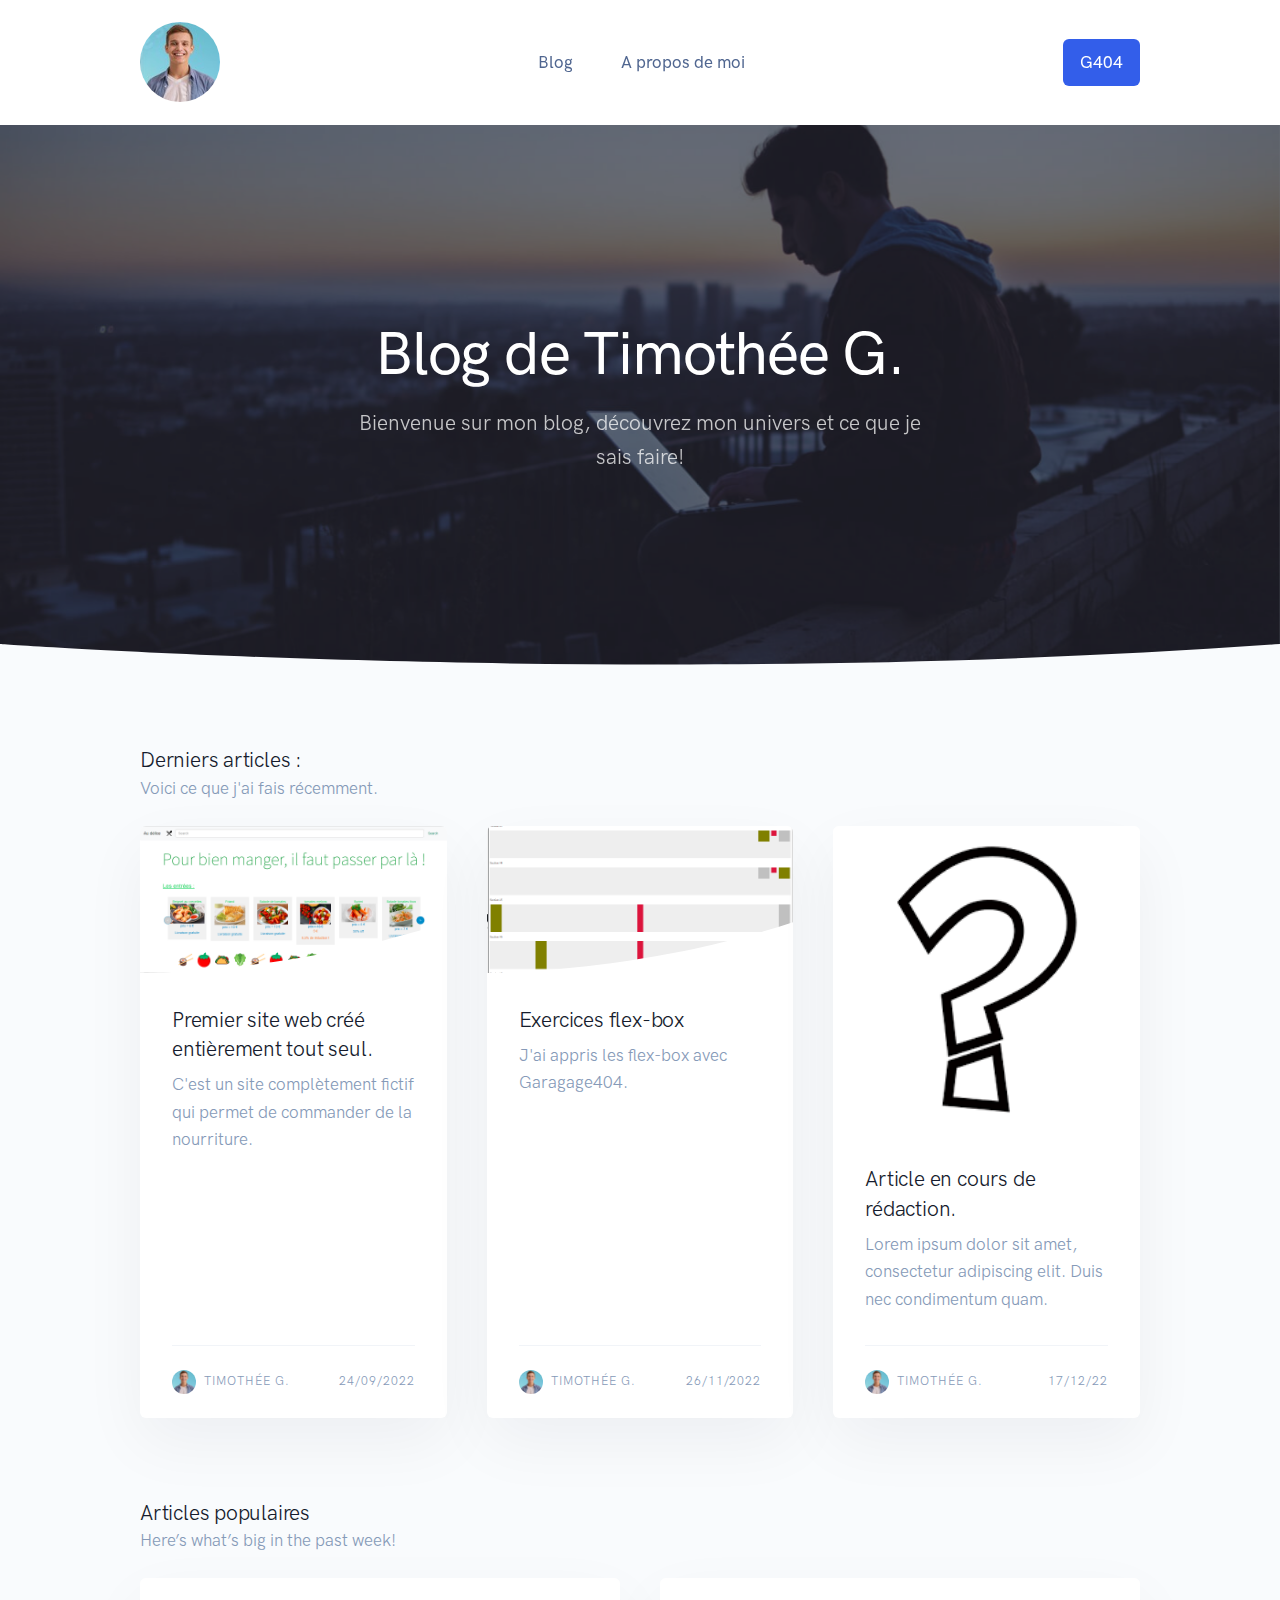
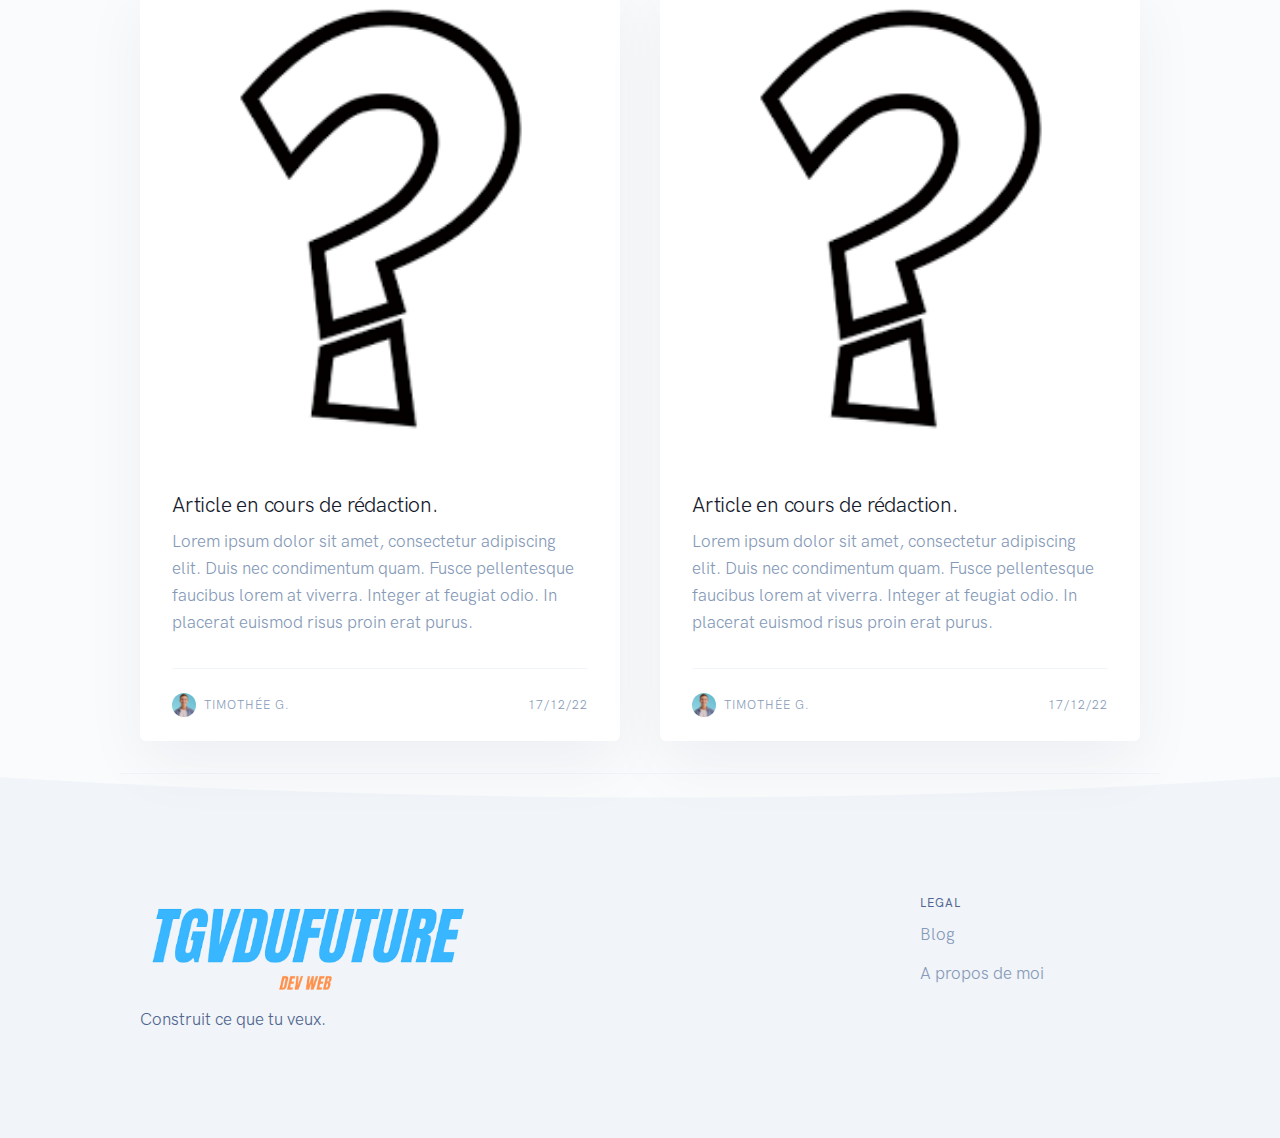
==== commit 08338d61: "v2" ====
--- a/index.html
+++ b/index.html
@@ -53,7 +53,7 @@
           <ul class="navbar-nav ms-auto">
             <!-- copie colle ce bloc <li> si tu veux rajouter un lien dans ta navbar -->
             <li class="nav-item dropdown">
-              <a class="nav-link dropdown-toggle" id="navbarLandings"  href="./blog.html">
+              <a class="nav-link dropdown-toggle" id="navbarLandings"  href="./index.html">
                 Blog
               </a>
             </li>
@@ -280,7 +280,7 @@
               <a class="card-img-top" href="#!">
 
                 <!-- Image -->
-                <img src="assets/img/photos/photo-7.jpg" alt="..." class="card-img-top">
+                <img src="assets/img/photos/point.png" alt="point d'interrogation" class="card-img-top">
 
                 <!-- Shape -->
                 <div class="position-relative">
@@ -295,7 +295,7 @@
 
                 <!-- Heading -->
                 <h3>
-                  Nature Can Save Your Creative Side.
+                    Article en cours de rédaction.
                 </h3>
 
                 <!-- Text -->
@@ -313,17 +313,17 @@
 
                 <!-- Avatar -->
                 <div class="avatar avatar-sm me-2">
-                  <img src="assets/img/avatars/mon-avatar.jpg" alt="..." class="avatar-img rounded-circle">
+                  <img src="assets/img/avatars/mon-avatar.jpg" alt="Mon avatar" class="avatar-img rounded-circle">
                 </div>
 
                 <!-- Author -->
                 <h6 class="text-uppercase text-muted me-2 mb-0">
-                  Ab Hadley
+                  Timothée G.
                 </h6>
 
                 <!-- Date -->
                 <p class="h6 text-uppercase text-muted mb-0 ms-auto">
-                  <time datetime="2019-05-02">May 02</time>
+                  <time datetime="2019-05-02">17/12/22</time>
                 </p>
 
               </a>
@@ -370,7 +370,7 @@
 
                 <!-- Image -->
                 <!-- L'IMAGE DE L'ARTICLE ICI -->
-                <img src="" alt="..." class="card-img-top">
+                <img src="./assets/img/photos/point.png" alt="Point d'interrogation" class="card-img-top">
 
                 <!-- Shape -->
                 <div class="position-relative">
@@ -389,7 +389,7 @@
                 <!-- Heading -->
                 <!-- ON CHANGE LE TITRE -->
                 <h3>
-                  Greece Is Having A Tech Renaissance.
+                    Article en cours de rédaction.
                 </h3>
 
                 <!-- Text -->
@@ -410,19 +410,19 @@
                 <!-- Avatar -->
                 <div class="avatar avatar-sm me-2">
                   <!-- ON MET SA PHOTO ICI -->
-                  <img src="assets/img/avatars/mon-avatar.jpg" alt="..." class="avatar-img rounded-circle">
+                  <img src="assets/img/avatars/mon-avatar.jpg" alt="mon avatar" class="avatar-img rounded-circle">
                 </div>
 
                 <!-- Author -->
                 <!-- ON MET SON NOM PRENOM ICI -->
                 <h6 class="text-uppercase text-muted me-2 mb-0">
-                  Ab Hadley
+                    Timothée G.
                 </h6>
 
                 <!-- Date -->
                 <!-- LA DATE ICI -->
                 <p class="h6 text-uppercase text-muted mb-0 ms-auto">
-                  <time datetime="2019-05-02">May 02</time>
+                  <time datetime="2019-05-02">17/12/22</time>
                 </p>
 
               </a>
@@ -442,7 +442,7 @@
               <a class="card-img-top" href="#!">
 
                 <!-- Image -->
-                <img src="assets/img/photos/photo-29.jpg" alt="..." class="card-img-top">
+                <img src="assets/img/photos/point.png" alt="Point d'interrogation" class="card-img-top">
 
                 <!-- Shape -->
                 <div class="position-relative">
@@ -457,7 +457,7 @@
 
                 <!-- Heading -->
                 <h3>
-                  Is Failing Actually Bad for Business?
+                    Article en cours de rédaction.
                 </h3>
 
                 <!-- Text -->
@@ -475,17 +475,17 @@
 
                 <!-- Avatar -->
                 <div class="avatar avatar-sm me-2">
-                  <img src="assets/img/avatars/avatar-2.jpg" alt="..." class="avatar-img rounded-circle">
+                  <img src="assets/img/avatars/mon-avatar.jpg" alt="Mon avatar" class="avatar-img rounded-circle">
                 </div>
 
                 <!-- Author -->
                 <h6 class="text-uppercase text-muted me-2 mb-0">
-                  Adolfo Hess
+                  Timothée G.
                 </h6>
 
                 <!-- Date -->
                 <p class="h6 text-uppercase text-muted mb-0 ms-auto">
-                  <time datetime="2019-05-02">May 02</time>
+                  <time datetime="2019-05-02">17/12/22</time>
                 </p>
 
               </a>
@@ -496,58 +496,58 @@
 
           <!-- A PARTIR D'ICI CE SONT LES 3 CARDS SIMILAIRE A CELLES DU DEBUT, PLUS DE SOUCIS JE VOUS LAISSE FAIRE  -->
 
-          <div class="col-12 col-md-6 col-lg-4 d-flex">
+          <!--<div class="col-12 col-md-6 col-lg-4 d-flex">
 
             <!-- Card -->
-            <div class="card mb-6 mb-lg-0 shadow-light-lg lift lift-lg">
+            <!--<div class="card mb-6 mb-lg-0 shadow-light-lg lift lift-lg">
 
               <!-- Image -->
-              <a class="card-img-top" href="#!">
+              <!--<a class="card-img-top" href="#!">
 
                 <!-- Image -->
-                <img src="assets/img/photos/photo-6.jpg" alt="..." class="card-img-top">
+                <!-- <img src="assets/img/photos/photo-6.jpg" alt="..." class="card-img-top">
 
                 <!-- Shape -->
-                <div class="position-relative">
+                <!--<div class="position-relative">
                   <div class="shape shape-bottom shape-fluid-x text-white">
                     <svg viewBox="0 0 2880 480" fill="none" xmlns="http://www.w3.org/2000/svg"><path fill-rule="evenodd" clip-rule="evenodd" d="M2160 0C1440 240 720 240 720 240H0v240h2880V0h-720z" fill="currentColor"/></svg>                  </div>
                 </div>
 
-              </a>
+              </a> -->
 
               <!-- Body -->
-              <a class="card-body" href="#!">
+              <!-- <a class="card-body" href="#!">
 
                 <!-- Heading -->
-                <h3>
+                <!-- <h3>
                   Landkit is Moving to an Office In Austin, TX
-                </h3>
+                </h3> -->
 
                 <!-- Text -->
-                <p class="mb-0 text-muted">
+                <!-- <p class="mb-0 text-muted">
                   Lorem ipsum dolor sit amet, consectetur adipiscing elit. Duis nec condimentum quam.
                 </p>
 
-              </a>
+              </a> -->
 
               <!-- Meta -->
-              <a class="card-meta mt-auto" href="#!">
+              <!-- <a class="card-meta mt-auto" href="#!">
 
                 <!-- Divider -->
                 <hr class="card-meta-divider">
 
                 <!-- Avatar -->
-                <div class="avatar avatar-sm me-2">
+                <!--<div class="avatar avatar-sm me-2">
                   <img src="assets/img/avatars/mon-avatar.jpg" alt="..." class="avatar-img rounded-circle">
-                </div>
+                </div> -->
 
                 <!-- Author -->
-                <h6 class="text-uppercase text-muted me-2 mb-0">
+                <!-- <h6 class="text-uppercase text-muted me-2 mb-0">
                   Ab Hadley
-                </h6>
+                </h6> -->
 
                 <!-- Date -->
-                <p class="h6 text-uppercase text-muted mb-0 ms-auto">
+                <!-- <p class="h6 text-uppercase text-muted mb-0 ms-auto">
                   <time datetime="2019-05-02">May 02</time>
                 </p>
 
@@ -555,60 +555,60 @@
 
             </div>
 
-          </div>
+          </div> -->
           <!-- LA DEUXIEME CARD COMMENCE ICI -->
-          <div class="col-12 col-md-6 col-lg-4 d-flex">
+          <!-- <div class="col-12 col-md-6 col-lg-4 d-flex"> -->
 
             <!-- Card -->
-            <div class="card mb-6 mb-lg-0 shadow-light-lg lift lift-lg">
+            <!-- <div class="card mb-6 mb-lg-0 shadow-light-lg lift lift-lg"> -->
 
               <!-- Image -->
-              <a class="card-img-top" href="#!">
+              <!-- <a class="card-img-top" href="#!"> -->
 
                 <!-- Image -->
-                <img src="assets/img/photos/photo-4.jpg" alt="..." class="card-img-top">
+                <!-- <img src="assets/img/photos/photo-4.jpg" alt="..." class="card-img-top"> -->
 
                 <!-- Shape -->
-                <div class="position-relative">
+                <!-- <div class="position-relative">
                   <div class="shape shape-bottom shape-fluid-x text-white">
                     <svg viewBox="0 0 2880 480" fill="none" xmlns="http://www.w3.org/2000/svg"><path fill-rule="evenodd" clip-rule="evenodd" d="M2160 0C1440 240 720 240 720 240H0v240h2880V0h-720z" fill="currentColor"/></svg>                  </div>
                 </div>
 
-              </a>
+              </a> -->
 
               <!-- Body -->
-              <a class="card-body" href="#!">
+              <!-- <a class="card-body" href="#!">
 
                 <!-- Heading -->
-                <h3>
+                <!-- <h3>
                   Are Hot Desks Great for Digital Nomads?
-                </h3>
+                </h3> -->
 
                 <!-- Text -->
-                <p class="mb-0 text-muted">
+                <!-- <p class="mb-0 text-muted">
                   Lorem ipsum dolor sit amet, consectetur adipiscing elit. Duis nec condimentum quam.
                 </p>
 
-              </a>
+              </a> -->
 
               <!-- Meta -->
-              <a class="card-meta mt-auto" href="#!">
+              <!-- <a class="card-meta mt-auto" href="#!"> -->
 
                 <!-- Divider -->
-                <hr class="card-meta-divider">
+                <!-- <hr class="card-meta-divider"> -->
 
                 <!-- Avatar -->
-                <div class="avatar avatar-sm me-2">
+                <!-- <div class="avatar avatar-sm me-2">
                   <img src="assets/img/avatars/avatar-2.jpg" alt="..." class="avatar-img rounded-circle">
-                </div>
+                </div> -->
 
                 <!-- Author -->
-                <h6 class="text-uppercase text-muted me-2 mb-0">
+                <!-- <h6 class="text-uppercase text-muted me-2 mb-0">
                   Adolfo Hess
-                </h6>
+                </h6> -->
 
                 <!-- Date -->
-                <p class="h6 text-uppercase text-muted mb-0 ms-auto">
+                <!-- <p class="h6 text-uppercase text-muted mb-0 ms-auto">
                   <time datetime="2019-05-02">May 02</time>
                 </p>
 
@@ -616,67 +616,67 @@
 
             </div>
 
-          </div>
+          </div> -->
           <!-- LA TROISIEME CARD COMMENCE ICI -->
-          <div class="col-12 col-md-6 col-lg-4 d-flex">
+          <!-- <div class="col-12 col-md-6 col-lg-4 d-flex"> -->
 
             <!-- Card -->
-            <div class="card mb-6 mb-md-0 shadow-light-lg lift lift-lg">
+            <!-- <div class="card mb-6 mb-md-0 shadow-light-lg lift lift-lg"> -->
 
               <!-- Image -->
-              <a class="card-img-top" href="#!">
+              <!-- <a class="card-img-top" href="#!"> -->
 
                 <!-- Image -->
-                <img src="assets/img/photos/photo-5.jpg" alt="..." class="card-img-top">
+                <!-- <img src="assets/img/photos/photo-5.jpg" alt="..." class="card-img-top"> -->
 
                 <!-- Shape -->
-                <div class="position-relative">
+                <!-- <div class="position-relative">
                   <div class="shape shape-bottom shape-fluid-x text-white">
                     <svg viewBox="0 0 2880 480" fill="none" xmlns="http://www.w3.org/2000/svg"><path fill-rule="evenodd" clip-rule="evenodd" d="M2160 0C1440 240 720 240 720 240H0v240h2880V0h-720z" fill="currentColor"/></svg>                  </div>
                 </div>
 
-              </a>
+              </a> -->
 
               <!-- Body -->
-              <a class="card-body" href="#!">
+              <!-- <a class="card-body" href="#!"> -->
 
                 <!-- Heading -->
-                <h3>
+                <!-- <h3>
                   Coffee Can Keep You Going, But At What Cost?
-                </h3>
+                </h3> -->
 
                 <!-- Text -->
-                <p class="mb-0 text-muted">
+                <!-- <p class="mb-0 text-muted">
                   Lorem ipsum dolor sit amet, consectetur adipiscing elit. Duis nec condimentum quam.
                 </p>
 
-              </a>
+              </a> -->
 
               <!-- Meta -->
-              <a class="card-meta mt-auto" href="#!">
+              <!-- <a class="card-meta mt-auto" href="#!"> -->
 
                 <!-- Divider -->
-                <hr class="card-meta-divider">
+                <!-- <hr class="card-meta-divider"> -->
 
                 <!-- Avatar -->
-                <div class="avatar avatar-sm me-2">
+                <!-- <div class="avatar avatar-sm me-2">
                   <img src="assets/img/avatars/mon-avatar.jpg" alt="..." class="avatar-img rounded-circle">
-                </div>
+                </div> -->
 
                 <!-- Author -->
-                <h6 class="text-uppercase text-muted me-2 mb-0">
+                <!-- <h6 class="text-uppercase text-muted me-2 mb-0">
                   Ab Hadley
-                </h6>
+                </h6> -->
 
                 <!-- Date -->
-                <p class="h6 text-uppercase text-muted mb-0 ms-auto">
+                <!-- <p class="h6 text-uppercase text-muted mb-0 ms-auto">
                   <time datetime="2019-05-02">May 02</time>
                 </p>
 
               </a>
             </div>
 
-          </div>
+          </div> -->
 
         </div> <!-- / .row -->
       </div> <!-- / .container -->
@@ -749,7 +749,7 @@
             <!-- ET ICI TU PEUX REMETTRE TES LIENS VERS LES DIFFERENTES PAS DE TON SITE -->
             <ul class="list-unstyled text-muted mb-0">
               <li class="mb-3">
-                <a href="./blog.html" class="text-reset">
+                <a href="./index.html" class="text-reset">
                   Blog
                 </a>
               </li>
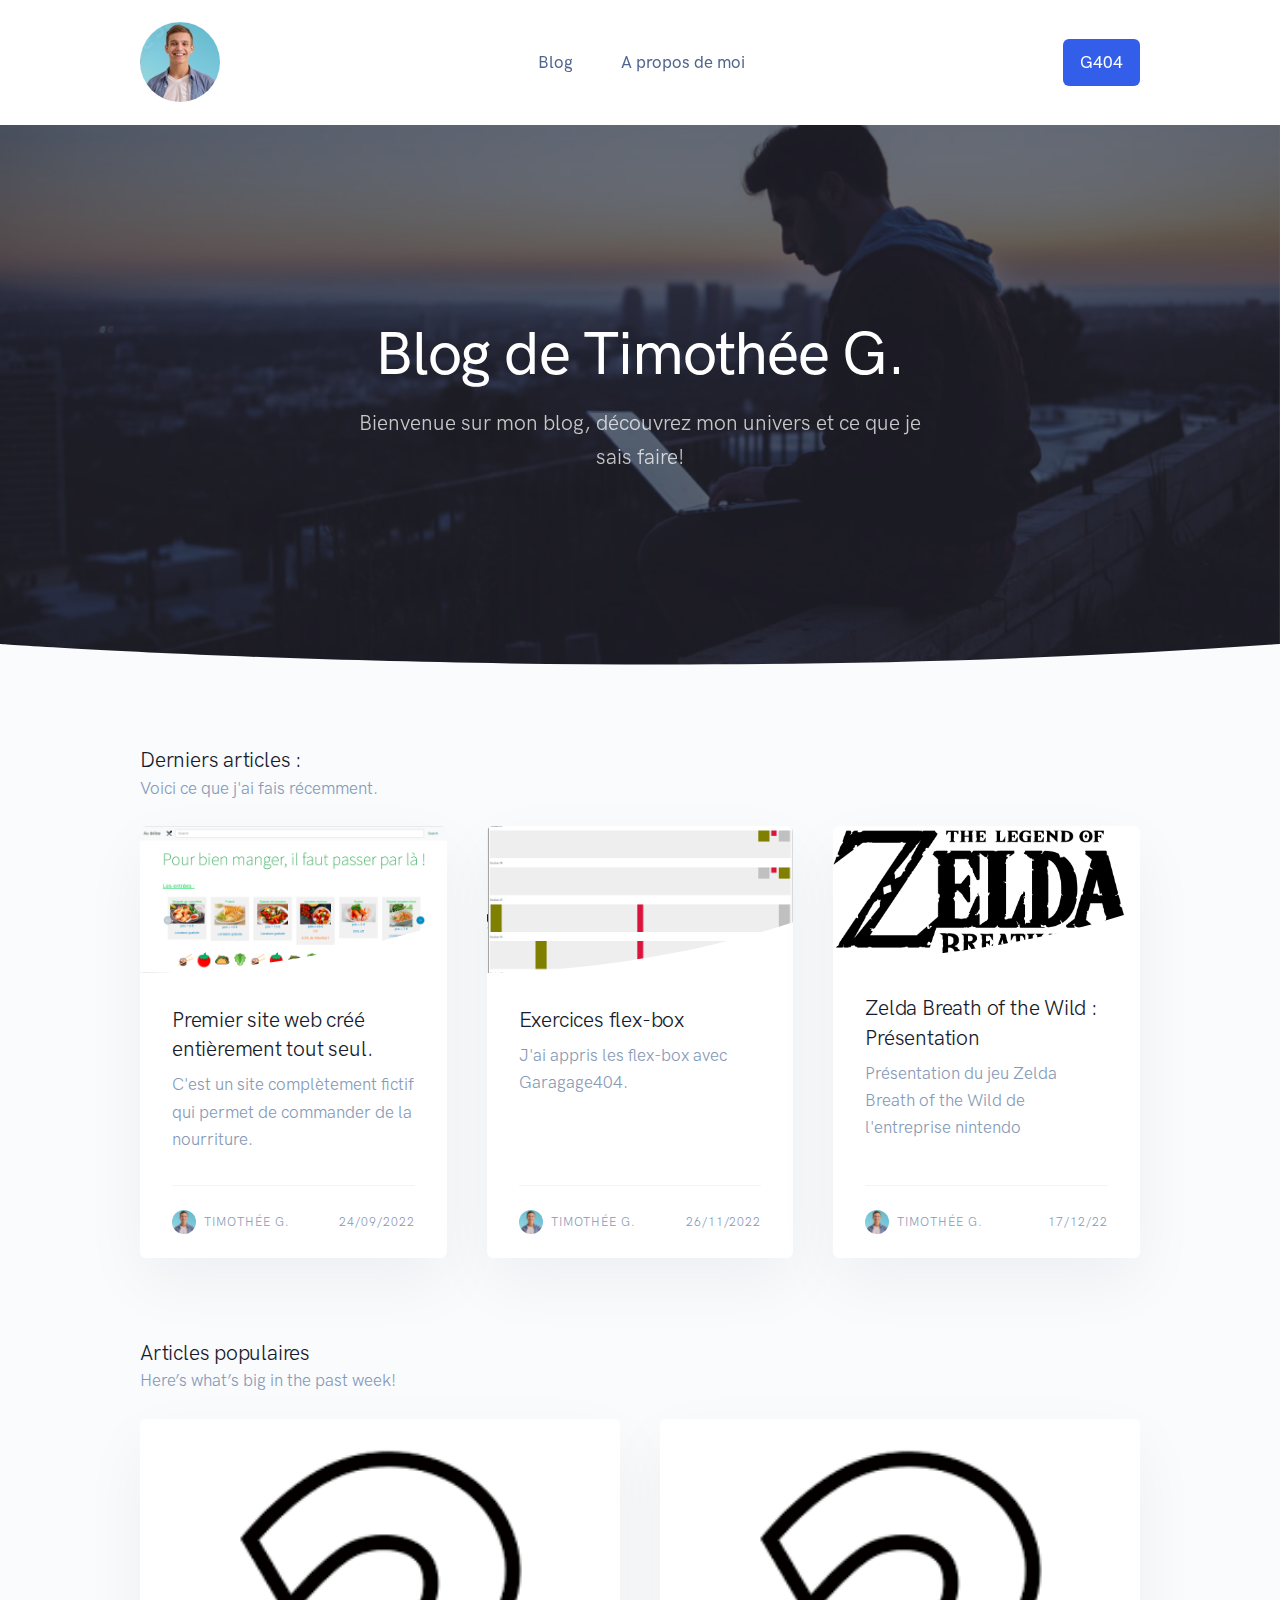
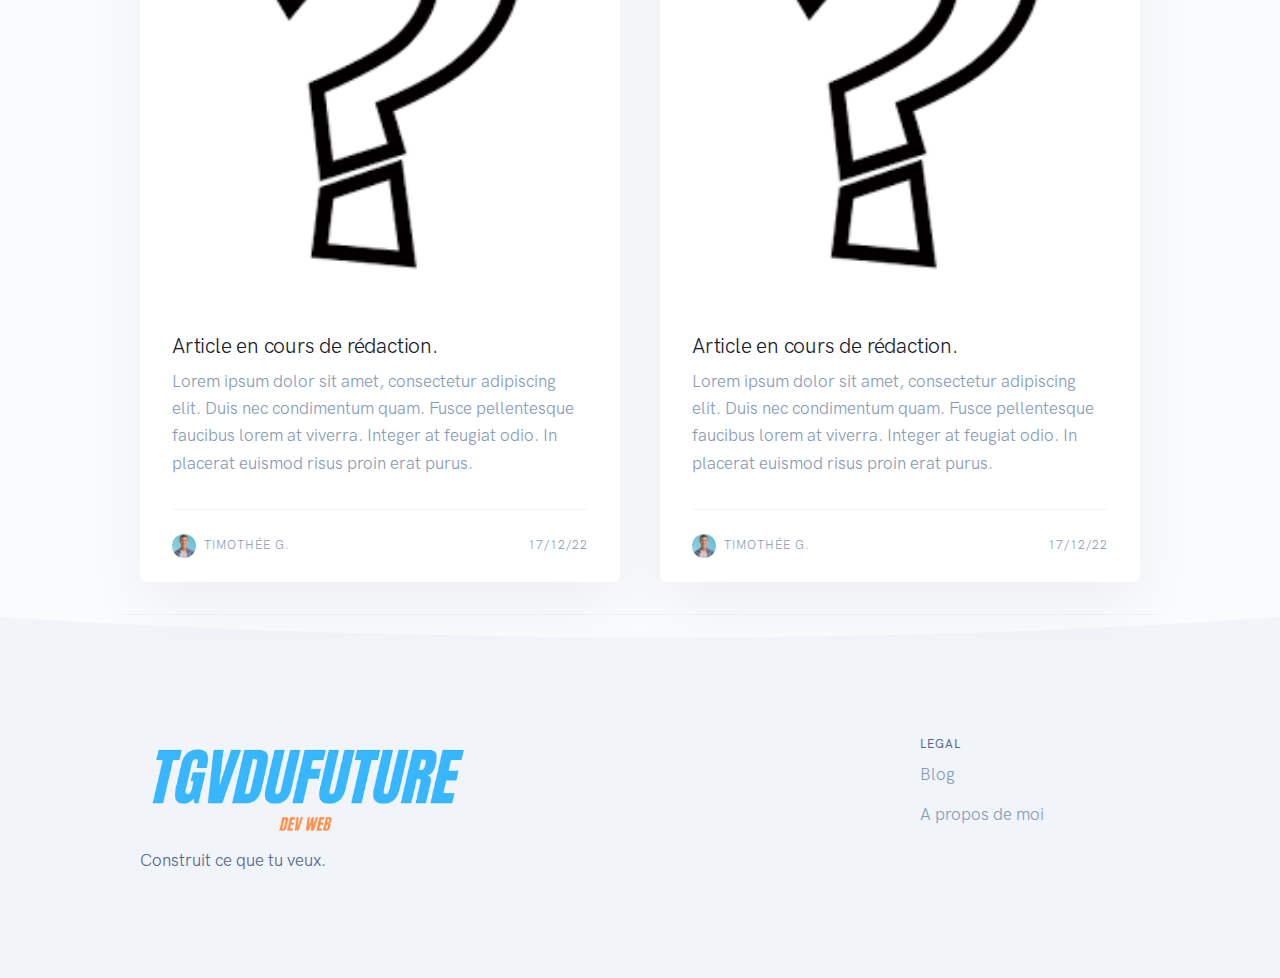
==== commit 13253c24: "Zelda" ====
--- a/index.html
+++ b/index.html
@@ -277,10 +277,10 @@
             <div class="card mb-6 mb-md-0 shadow-light-lg lift lift-lg">
 
               <!-- Image -->
-              <a class="card-img-top" href="#!">
+              <a class="card-img-top" href="/blog-zelda.html">
 
                 <!-- Image -->
-                <img src="assets/img/photos/point.png" alt="point d'interrogation" class="card-img-top">
+                <img src="assets/img/photos/xl-logo-svg.png" alt="point d'interrogation" class="card-img-top">
 
                 <!-- Shape -->
                 <div class="position-relative">
@@ -291,16 +291,16 @@
               </a>
 
               <!-- Body -->
-              <a class="card-body" href="#!">
+              <a class="card-body" href="/blog-zelda.html">
 
                 <!-- Heading -->
                 <h3>
-                    Article en cours de rédaction.
+                  Zelda Breath of the Wild : Présentation
                 </h3>
 
                 <!-- Text -->
                 <p class="mb-0 text-muted">
-                  Lorem ipsum dolor sit amet, consectetur adipiscing elit. Duis nec condimentum quam.
+                  Présentation du jeu Zelda Breath of the Wild de l'entreprise nintendo 
                 </p>
 
               </a>
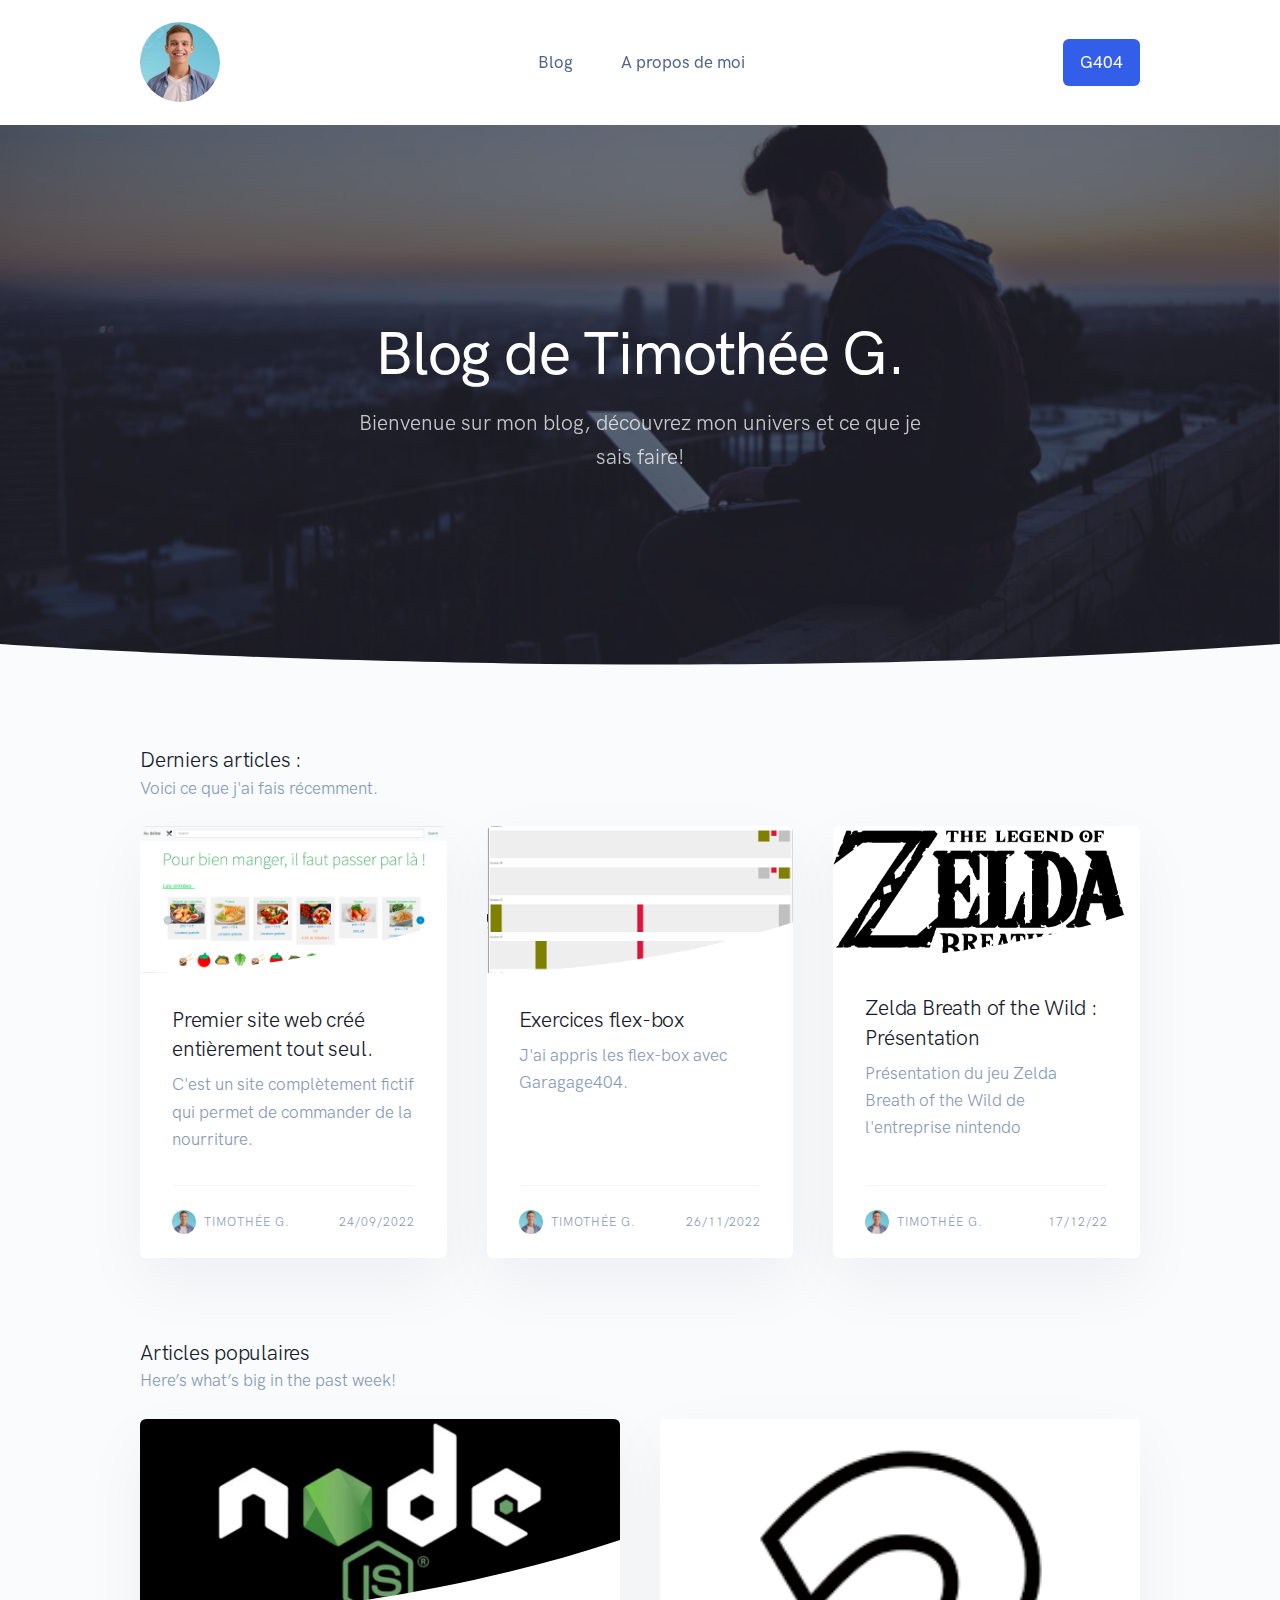
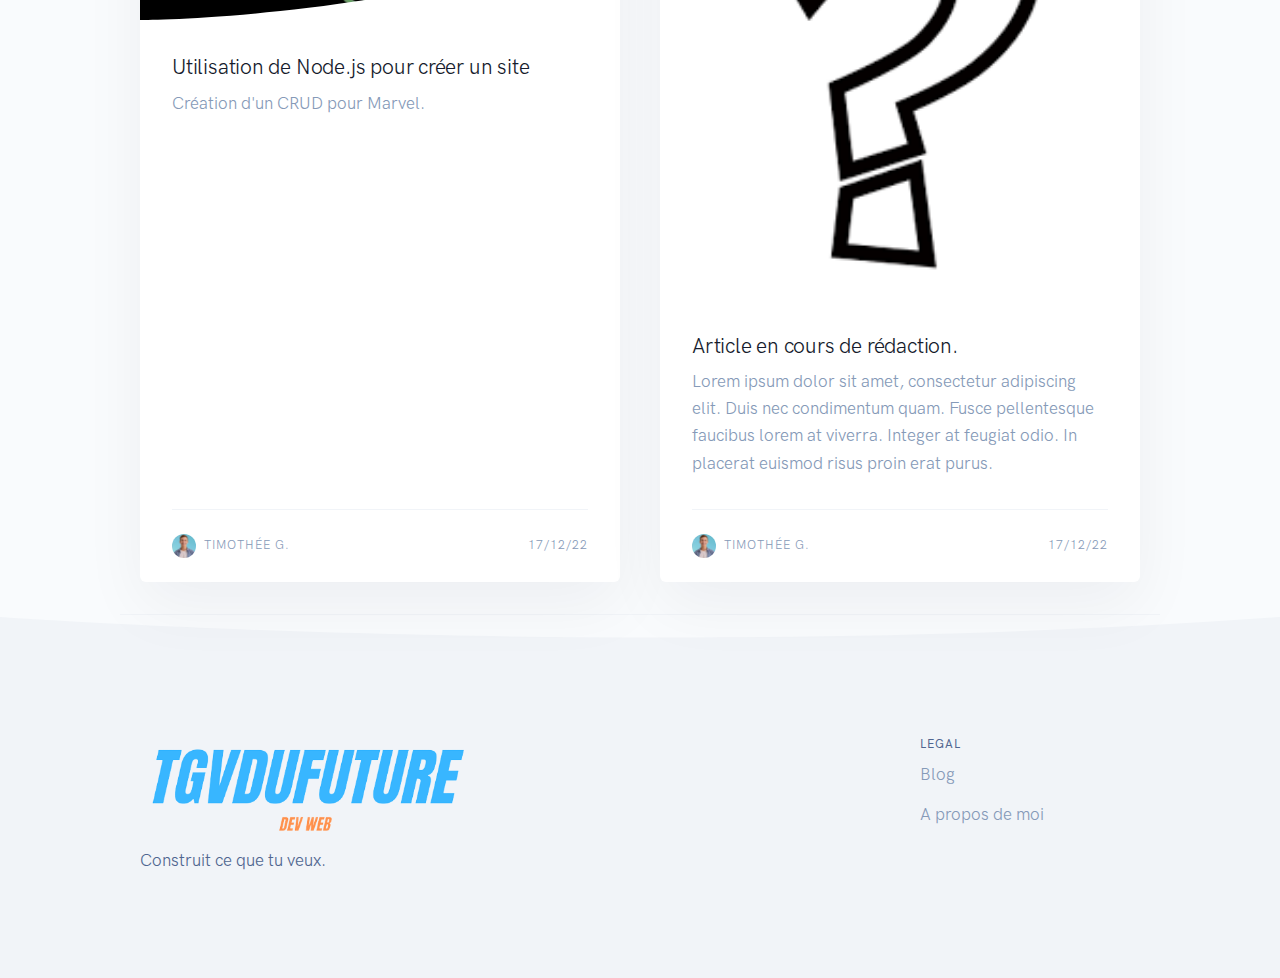
==== commit 1b9e8d8e: "crud" ====
--- a/index.html
+++ b/index.html
@@ -277,7 +277,7 @@
             <div class="card mb-6 mb-md-0 shadow-light-lg lift lift-lg">
 
               <!-- Image -->
-              <a class="card-img-top" href="/blog-zelda.html">
+              <a class="card-img-top" href="./blog-zelda.html">
 
                 <!-- Image -->
                 <img src="assets/img/photos/xl-logo-svg.png" alt="point d'interrogation" class="card-img-top">
@@ -291,7 +291,7 @@
               </a>
 
               <!-- Body -->
-              <a class="card-body" href="/blog-zelda.html">
+              <a class="card-body" href="./blog-zelda.html">
 
                 <!-- Heading -->
                 <h3>
@@ -370,7 +370,7 @@
 
                 <!-- Image -->
                 <!-- L'IMAGE DE L'ARTICLE ICI -->
-                <img src="./assets/img/photos/point.png" alt="Point d'interrogation" class="card-img-top">
+                <img src="./assets/img/icons/node.png" alt="Logo NodeJS" class="card-img-top">
 
                 <!-- Shape -->
                 <div class="position-relative">
@@ -384,25 +384,25 @@
 
               <!-- Body -->
               <!-- LIEN VERS L'ARTICLE ICI -->
-              <a class="card-body" href="#!">
+              <a class="card-body" href="./blog-crud.html">
 
                 <!-- Heading -->
                 <!-- ON CHANGE LE TITRE -->
                 <h3>
-                    Article en cours de rédaction.
+                    Utilisation de Node.js pour créer un site
                 </h3>
 
                 <!-- Text -->
                 <!-- PETIT TEXTE DE PRESENTATION DE L'ARTICLE -->
                 <p class="mb-0 text-muted">
-                  Lorem ipsum dolor sit amet, consectetur adipiscing elit. Duis nec condimentum quam. Fusce pellentesque faucibus lorem at viverra. Integer at feugiat odio. In placerat euismod risus proin erat purus.
+                  Création d'un CRUD pour Marvel.
                 </p>
 
               </a>
 
               <!-- Meta -->
               <!-- LIEN VERS L'ARTICLE ICI -->
-              <a class="card-meta mt-auto" href="#!">
+              <a class="card-meta mt-auto" href="./blog-crud.html">
 
                 <!-- Divider -->
                 <hr class="card-meta-divider">
